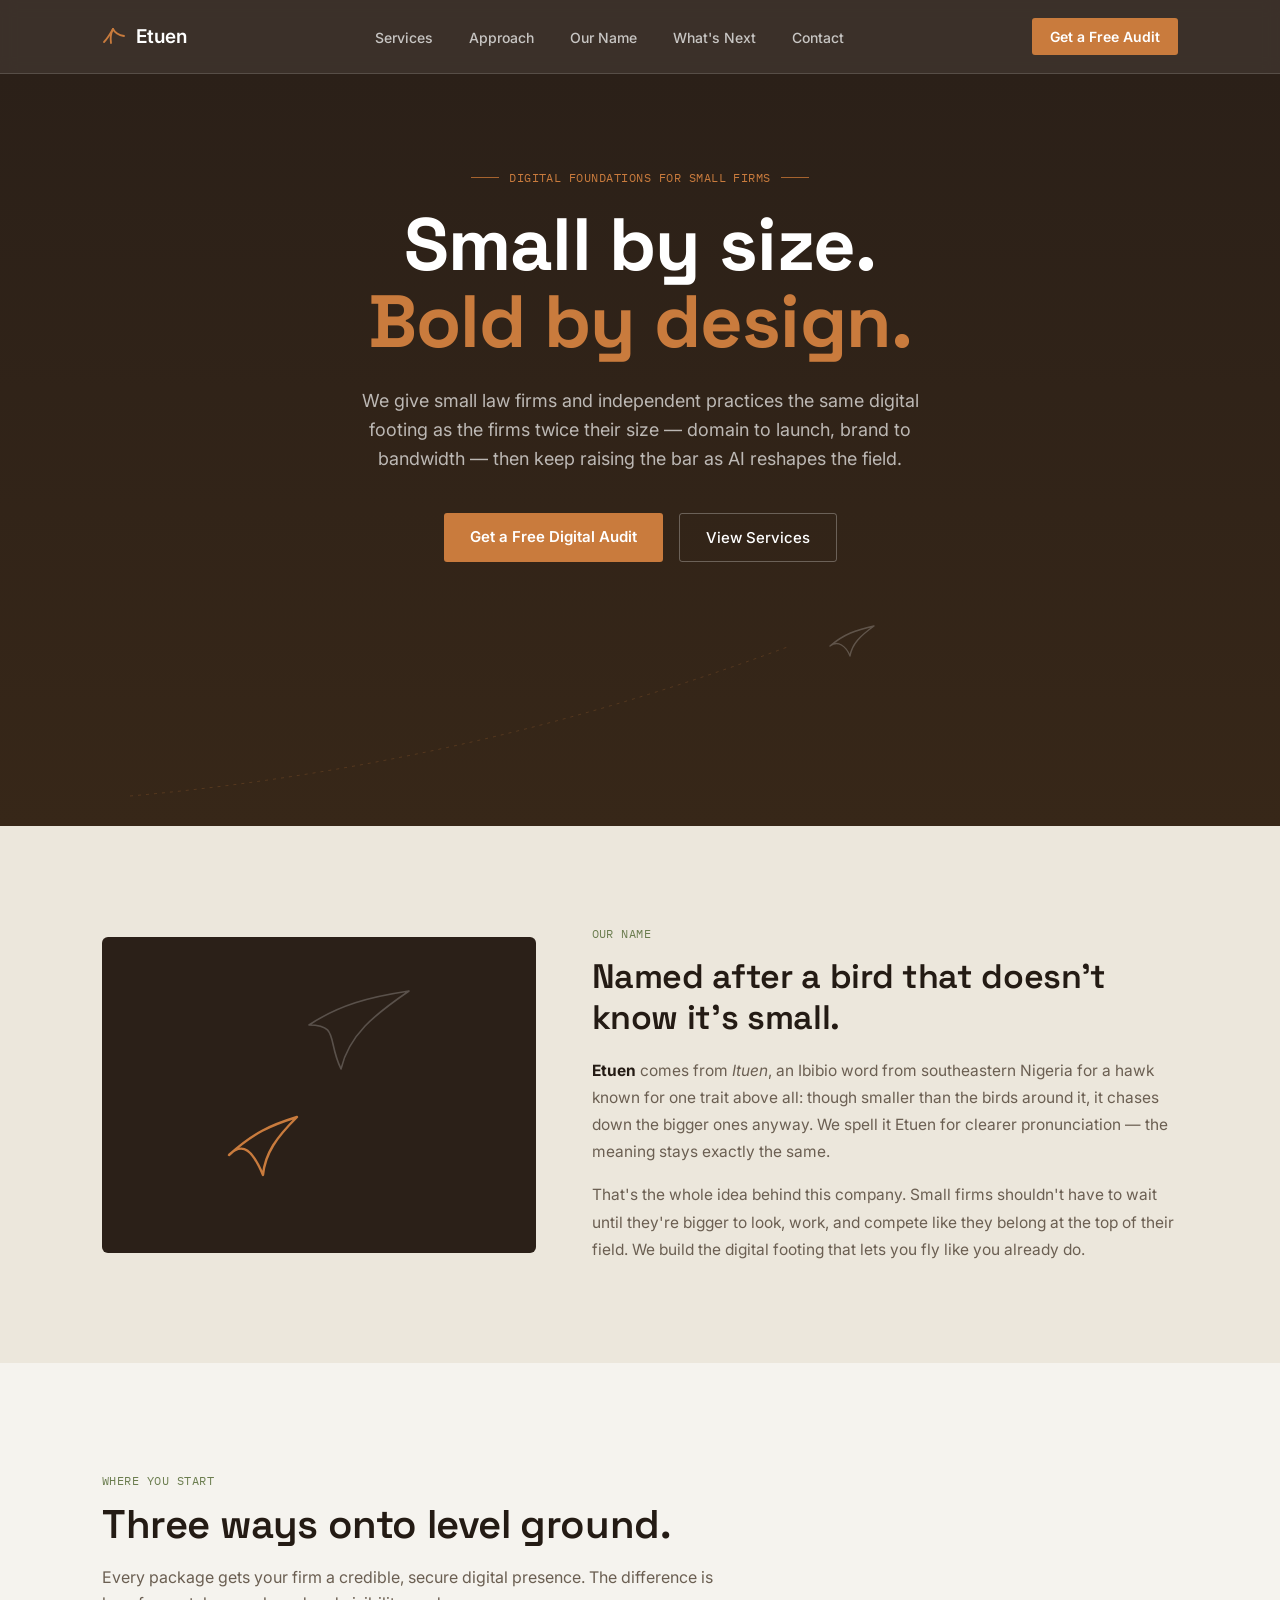
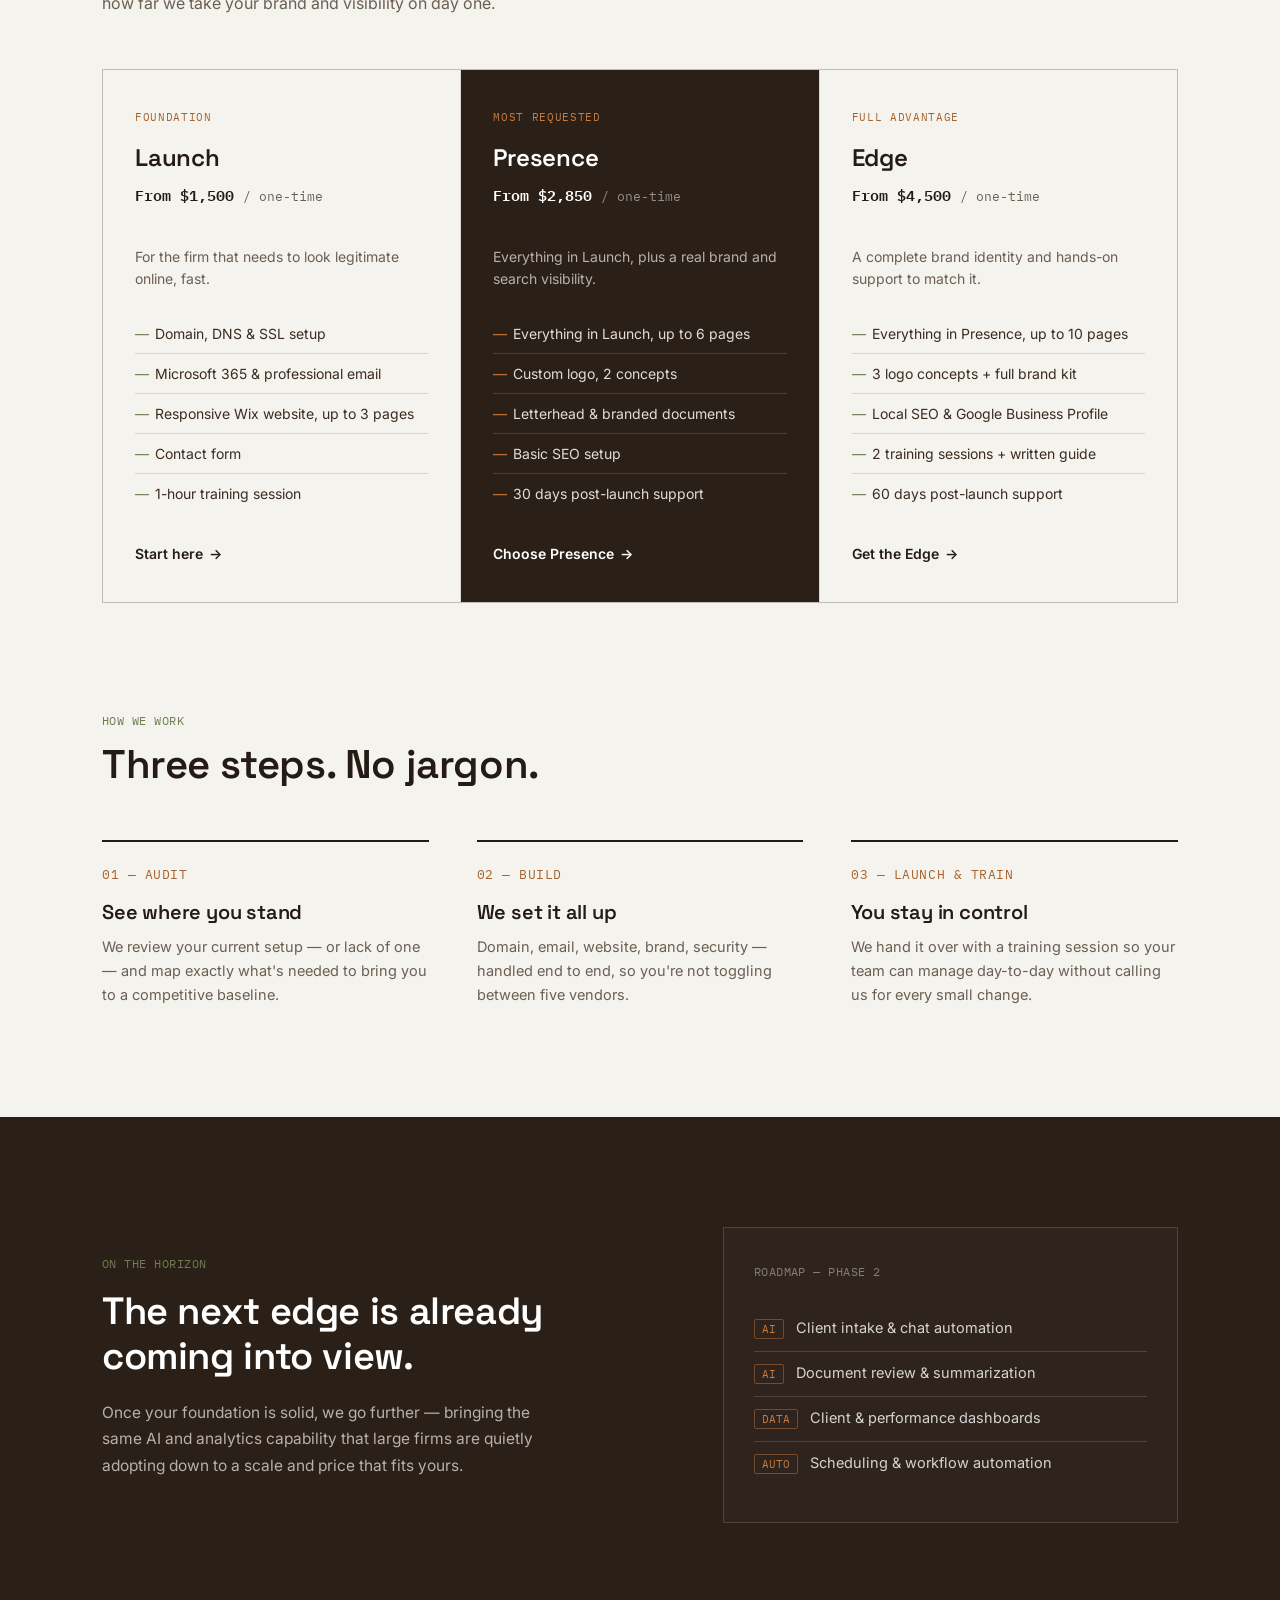
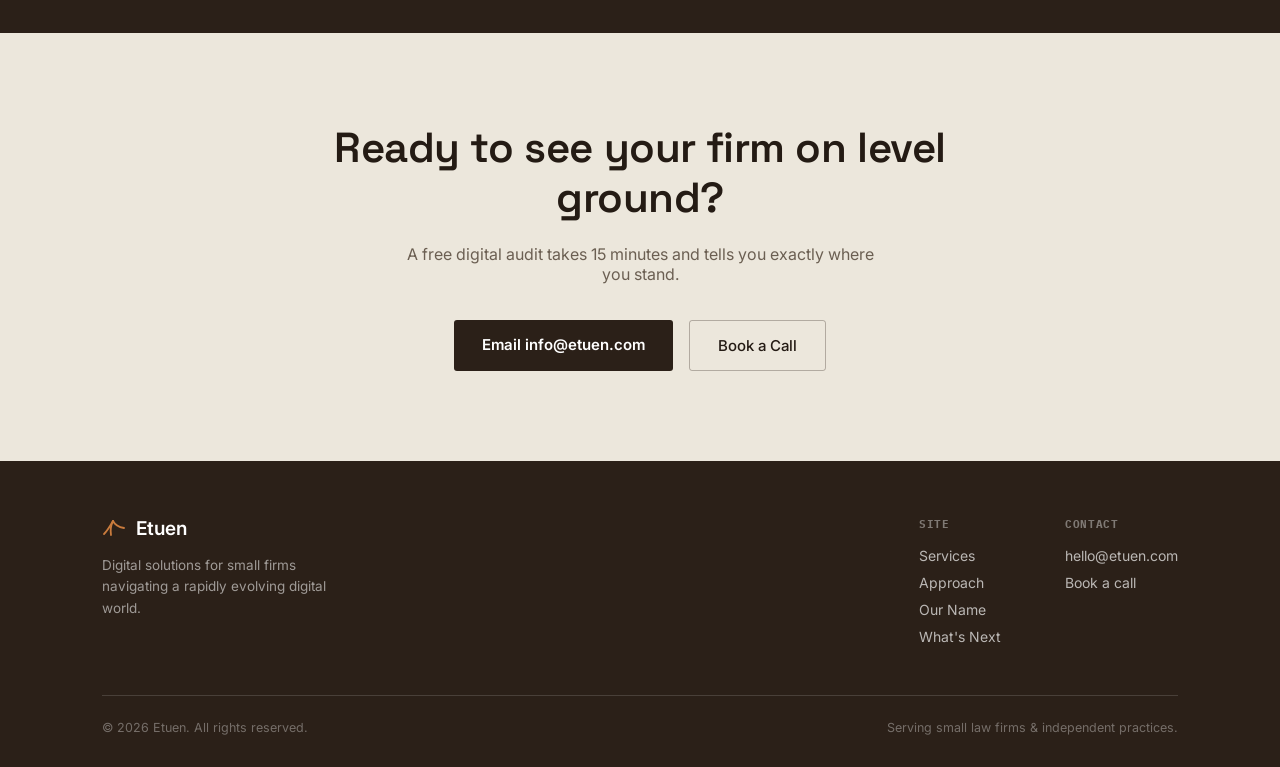
==== index.html.html @ eb0f7266 "Feat: init website build" ====
<!DOCTYPE html>
<html lang="en">
<head>
<meta charset="UTF-8">
<meta name="viewport" content="width=device-width, initial-scale=1.0">
<title>Etuen — Small by size. Bold by design.</title>
<link rel="preconnect" href="https://fonts.googleapis.com">
<link rel="preconnect" href="https://fonts.gstatic.com" crossorigin>
<link href="https://fonts.googleapis.com/css2?family=Space+Grotesk:wght@400;500;600;700&family=Inter:wght@400;500;600&family=IBM+Plex+Mono:wght@400;500&display=swap" rel="stylesheet">
<style>
  :root{
    --ink: #2B2018;
    --ink-2: #372718;
    --paper: #F5F3EE;
    --paper-2: #ECE7DC;
    --text-dark: #241B14;
    --text-mid: #6B5F52;
    --amber: #C97B3D;
    --amber-dim: #A6632E;
    --moss: #6B7D4F;
    --line: rgba(255,255,255,0.14);
    --line-dark: rgba(43,32,24,0.14);
  }

  *{box-sizing:border-box;}
  html{scroll-behavior:smooth;}
  body{
    margin:0;
    background:var(--paper);
    color:var(--text-dark);
    font-family:'Inter', sans-serif;
    -webkit-font-smoothing:antialiased;
  }
  h1,h2,h3,.display{
    font-family:'Space Grotesk', sans-serif;
    margin:0;
    letter-spacing:-0.01em;
  }
  .mono{
    font-family:'IBM Plex Mono', monospace;
    letter-spacing:0.04em;
    text-transform:uppercase;
  }
  a{color:inherit;}
  img,svg{display:block;max-width:100%;}
  section{position:relative;}
  .wrap{
    max-width:1140px;
    margin:0 auto;
    padding:0 32px;
  }
  @media (max-width:640px){ .wrap{padding:0 20px;} }

  /* ---------- NAV ---------- */
  header{
    position:sticky; top:0; z-index:50;
    background:rgba(43,32,24,0.92);
    backdrop-filter:blur(8px);
    border-bottom:1px solid var(--line);
  }
  .nav{
    display:flex; align-items:center; justify-content:space-between;
    padding:18px 32px;
    max-width:1140px; margin:0 auto;
  }
  .logo{
    display:flex; align-items:center; gap:10px;
    color:#fff; font-size:19px; font-weight:600;
  }
  .logo-mark{
    width:24px; height:24px; position:relative; flex-shrink:0;
  }
  .logo-mark svg{width:100%;height:100%;}
  .nav-links{
    display:flex; align-items:center; gap:36px;
    list-style:none; margin:0; padding:0;
  }
  .nav-links a{
    color:rgba(255,255,255,0.72);
    text-decoration:none;
    font-size:14px;
    font-weight:500;
    transition:color .2s ease;
  }
  .nav-links a:hover{color:#fff;}
  .nav-cta{
    background:var(--amber);
    color:#fff;
    padding:10px 18px;
    border-radius:3px;
    font-size:14px;
    font-weight:600;
    text-decoration:none;
    white-space:nowrap;
    transition:background .2s ease, transform .2s ease;
  }
  .nav-cta:hover{background:#d68f52; transform:translateY(-1px);}

  @media (max-width:860px){
    .nav-links{display:none;}
  }

  /* ---------- HERO ---------- */
  .hero{
    background:linear-gradient(180deg, var(--ink) 0%, var(--ink-2) 100%);
    color:#fff;
    padding:96px 0 0;
    overflow:hidden;
  }
  .hero-inner{
    max-width:1140px; margin:0 auto; padding:0 32px;
    display:flex; flex-direction:column; align-items:center;
    text-align:center;
  }
  .eyebrow{
    font-size:12px;
    color:var(--amber);
    margin-bottom:22px;
    display:flex; align-items:center; gap:10px;
  }
  .eyebrow::before, .eyebrow::after{
    content:"";
    width:28px; height:1px;
    background:var(--amber-dim);
  }
  .hero h1{
    font-size:clamp(40px, 7vw, 74px);
    font-weight:700;
    line-height:1.04;
    max-width:820px;
  }
  .hero h1 em{
    font-style:normal;
    color:var(--amber);
  }
  .hero-sub{
    margin:26px 0 40px;
    max-width:560px;
    font-size:18px;
    line-height:1.6;
    color:rgba(255,255,255,0.68);
  }
  .hero-ctas{
    display:flex; gap:16px; flex-wrap:wrap; justify-content:center;
    margin-bottom:20px;
  }
  .btn-primary{
    background:var(--amber);
    color:#fff;
    padding:14px 26px;
    border-radius:3px;
    text-decoration:none;
    font-weight:600;
    font-size:15px;
    transition:background .2s ease, transform .2s ease;
  }
  .btn-primary:hover{background:#d68f52; transform:translateY(-1px);}
  .btn-ghost{
    border:1px solid rgba(255,255,255,0.28);
    color:#fff;
    padding:14px 26px;
    border-radius:3px;
    text-decoration:none;
    font-weight:500;
    font-size:15px;
    transition:border-color .2s ease, background .2s ease;
  }
  .btn-ghost:hover{border-color:#fff; background:rgba(255,255,255,0.06);}

  /* Flight scene */
  .flight-scene{
    position:relative;
    width:100%;
    height:220px;
    margin-top:24px;
  }
  .flight-scene svg{width:100%; height:100%; display:block;}
  .big-bird{
    opacity:0;
    animation:fadeIn 1.2s ease forwards .4s;
  }
  .big-bird path{
    fill:none;
    stroke:rgba(255,255,255,0.22);
    stroke-width:1.4;
    stroke-linecap:round;
    stroke-linejoin:round;
  }
  .small-bird{
    opacity:0;
    animation:flyPast 2.6s cubic-bezier(.3,.6,.25,1) forwards 1s;
  }
  .small-bird path{
    fill:none;
    stroke:var(--amber);
    stroke-width:2;
    stroke-linecap:round;
    stroke-linejoin:round;
  }
  .flight-path{
    stroke:rgba(201,123,61,0.22);
    stroke-width:1;
    stroke-dasharray:3 5;
    fill:none;
    opacity:0;
    animation:fadeIn 1s ease forwards 1s;
  }
  @keyframes fadeIn{ to{ opacity:1; } }
  @keyframes flyPast{
    0%{ opacity:0; transform:translate(0px, 40px) scale(0.85) rotate(-6deg); }
    12%{ opacity:1; }
    100%{ opacity:1; transform:translate(660px, -78px) scale(1.05) rotate(4deg); }
  }
  @media (prefers-reduced-motion: reduce){
    .big-bird, .small-bird, .flight-path{ animation:none !important; opacity:1; }
    .small-bird{ transform:translate(660px, -78px) scale(1.05) rotate(4deg); }
  }

  /* ---------- SECTION HEADERS ---------- */
  .section-head{
    max-width:640px;
    margin-bottom:52px;
  }
  .section-head .mono{
    font-size:12px; color:var(--moss); margin-bottom:14px; display:block;
  }
  .section-head h2{
    font-size:clamp(28px,4vw,40px);
    font-weight:600;
    line-height:1.15;
    color:var(--text-dark);
  }
  .section-head p{
    margin-top:16px;
    font-size:16px;
    color:var(--text-mid);
    line-height:1.65;
  }

  /* ---------- OUR NAME ---------- */
  .our-name{
    padding:100px 0;
    background:var(--paper-2);
  }
  .name-grid{
    display:grid;
    grid-template-columns:0.85fr 1.15fr;
    gap:56px;
    align-items:center;
  }
  @media (max-width:860px){ .name-grid{grid-template-columns:1fr;} }
  .name-visual{
    background:var(--ink);
    border-radius:6px;
    padding:48px 32px;
    display:flex;
    align-items:center;
    justify-content:center;
    min-height:220px;
  }
  .name-visual svg{ width:100%; max-width:220px; height:auto; }
  .name-visual .flight-mark path{
    fill:none; stroke-linecap:round; stroke-linejoin:round;
  }
  .name-visual .flight-mark .big{ stroke:rgba(255,255,255,0.22); stroke-width:1.6; }
  .name-visual .flight-mark .small{ stroke:var(--amber); stroke-width:2.4; }
  .name-copy .mono{ color:var(--moss); font-size:12px; margin-bottom:16px; display:block; }
  .name-copy h2{ font-size:clamp(26px,3.4vw,34px); font-weight:600; margin-bottom:18px; line-height:1.2; }
  .name-copy p{ color:var(--text-mid); font-size:15.5px; line-height:1.75; margin:0 0 16px; }
  .name-copy p:last-child{ margin-bottom:0; }
  .name-copy strong{ color:var(--text-dark); }

  /* ---------- SERVICES ---------- */
  .services{ padding:110px 0; }
  .service-grid{
    display:grid;
    grid-template-columns:repeat(3, 1fr);
    gap:1px;
    background:var(--line-dark);
    border:1px solid var(--line-dark);
  }
  @media (max-width:860px){ .service-grid{grid-template-columns:1fr;} }
  .service-card{
    background:var(--paper);
    padding:40px 32px;
    display:flex; flex-direction:column;
    position:relative;
  }
  .service-card.featured{ background:var(--ink); color:#fff; }
  .service-card.featured .service-price,
  .service-card.featured h3{ color:#fff; }
  .service-card.featured .service-desc{ color:rgba(255,255,255,0.65); }
  .service-card.featured .service-list li{ color:rgba(255,255,255,0.85); border-color:rgba(255,255,255,0.14); }
  .service-card.featured .service-list li::before{ color:var(--amber); }
  .service-tag{
    font-family:'IBM Plex Mono', monospace;
    font-size:11px;
    letter-spacing:0.06em;
    text-transform:uppercase;
    color:var(--amber-dim);
    margin-bottom:18px;
  }
  .service-card.featured .service-tag{ color:var(--amber); }
  .service-card h3{
    font-size:24px; font-weight:600; margin-bottom:10px;
  }
  .service-desc{
    font-size:14px; color:var(--text-mid); line-height:1.6; margin-bottom:24px;
  }
  .service-price{
    font-size:15px; font-weight:600; margin-bottom:24px;
    font-family:'IBM Plex Mono', monospace;
  }
  .service-price span{ color:var(--text-mid); font-weight:400; font-size:13px; }
  .service-card.featured .service-price span{ color:rgba(255,255,255,0.5); }
  .service-list{ list-style:none; margin:0 0 32px; padding:0; flex-grow:1; }
  .service-list li{
    font-size:14px;
    padding:11px 0;
    border-top:1px solid var(--line-dark);
    padding-left:20px;
    position:relative;
    color:#3A2C1F;
  }
  .service-list li:first-child{ border-top:none; }
  .service-list li::before{
    content:"—";
    position:absolute; left:0; top:11px;
    color:var(--moss);
  }
  .service-link{
    font-size:14px; font-weight:600; text-decoration:none;
    display:inline-flex; align-items:center; gap:6px;
    color:var(--text-dark);
  }
  .service-card.featured .service-link{ color:#fff; }
  .service-link .arrow{ transition:transform .2s ease; }
  .service-link:hover .arrow{ transform:translateX(4px); }

  /* ---------- APPROACH ---------- */
  .approach{ padding:0 0 110px; }
  .approach-grid{
    display:grid;
    grid-template-columns:repeat(3,1fr);
    gap:48px;
  }
  @media (max-width:860px){ .approach-grid{grid-template-columns:1fr; gap:40px;} }
  .step{
    padding-top:24px;
    border-top:2px solid var(--text-dark);
  }
  .step-num{
    font-family:'IBM Plex Mono', monospace;
    font-size:13px;
    color:var(--amber-dim);
    margin-bottom:16px;
    display:block;
  }
  .step h3{ font-size:20px; font-weight:600; margin-bottom:10px; }
  .step p{ font-size:14.5px; color:var(--text-mid); line-height:1.65; margin:0; }

  /* ---------- NEXT HORIZON (AI teaser) ---------- */
  .next-horizon{
    background:var(--ink);
    color:#fff;
    padding:110px 0;
    overflow:hidden;
  }
  .nh-grid{
    display:grid;
    grid-template-columns:1.1fr 0.9fr;
    gap:64px;
    align-items:center;
  }
  @media (max-width:860px){ .nh-grid{grid-template-columns:1fr;} }
  .next-horizon .mono{ color:var(--moss); font-size:12px; margin-bottom:18px; display:block; }
  .next-horizon h2{
    font-size:clamp(26px,3.6vw,38px);
    font-weight:600;
    line-height:1.2;
    margin-bottom:20px;
  }
  .next-horizon p{
    color:rgba(255,255,255,0.65);
    font-size:15.5px;
    line-height:1.7;
    max-width:460px;
  }
  .nh-list{ list-style:none; margin:28px 0 0; padding:0; }
  .nh-list li{
    font-size:14.5px;
    color:rgba(255,255,255,0.8);
    padding:12px 0;
    border-top:1px solid var(--line);
    display:flex; gap:12px; align-items:baseline;
  }
  .nh-list li:first-child{ border-top:none; }
  .nh-list .tag{
    font-family:'IBM Plex Mono', monospace;
    font-size:10.5px;
    color:var(--amber);
    border:1px solid rgba(201,123,61,0.45);
    padding:2px 7px;
    border-radius:2px;
    flex-shrink:0;
  }
  .nh-panel{
    border:1px solid var(--line);
    padding:36px 30px;
    background:rgba(255,255,255,0.02);
  }
  .nh-panel .mono{ color:rgba(255,255,255,0.4); margin-bottom:22px;}

  /* ---------- CONTACT / CTA ---------- */
  .cta-band{
    background:var(--paper-2);
    padding:90px 0;
    text-align:center;
  }
  .cta-band h2{
    font-size:clamp(28px,4vw,42px);
    font-weight:600;
    max-width:640px;
    margin:0 auto 20px;
    line-height:1.2;
  }
  .cta-band p{
    color:var(--text-mid);
    font-size:16px;
    max-width:480px;
    margin:0 auto 36px;
  }
  .cta-btns{ display:flex; gap:16px; justify-content:center; flex-wrap:wrap; }
  .btn-dark{
    background:var(--ink);
    color:#fff;
    padding:15px 28px;
    border-radius:3px;
    text-decoration:none;
    font-weight:600;
    font-size:15px;
    transition:background .2s ease, transform .2s ease;
  }
  .btn-dark:hover{ background:#40301f; transform:translateY(-1px); }
  .btn-outline{
    border:1px solid rgba(43,32,24,0.3);
    color:var(--text-dark);
    padding:15px 28px;
    border-radius:3px;
    text-decoration:none;
    font-weight:500;
    font-size:15px;
  }
  .btn-outline:hover{ border-color:var(--text-dark); }

  /* ---------- FOOTER ---------- */
  footer{
    background:var(--ink);
    color:rgba(255,255,255,0.55);
    padding:56px 0 32px;
  }
  .footer-top{
    display:flex; justify-content:space-between; align-items:flex-start;
    flex-wrap:wrap; gap:32px;
    padding-bottom:40px;
    border-bottom:1px solid var(--line);
    margin-bottom:24px;
  }
  .footer-brand .logo{ margin-bottom:14px; }
  .footer-brand p{ font-size:13.5px; max-width:260px; line-height:1.6; margin:0; }
  .footer-cols{ display:flex; gap:64px; flex-wrap:wrap; }
  .footer-col h4{
    font-family:'IBM Plex Mono', monospace;
    font-size:11px; letter-spacing:0.06em; text-transform:uppercase;
    color:rgba(255,255,255,0.4); margin:0 0 16px;
  }
  .footer-col a{
    display:block; font-size:14px; color:rgba(255,255,255,0.68);
    text-decoration:none; margin-bottom:10px;
  }
  .footer-col a:hover{ color:#fff; }
  .footer-bottom{
    display:flex; justify-content:space-between; flex-wrap:wrap; gap:12px;
    font-size:12.5px; color:rgba(255,255,255,0.35);
  }
</style>
</head>
<body>

<header>
  <nav class="nav">
    <div class="logo">
      <span class="logo-mark">
        <svg viewBox="0 0 24 24" fill="none">
          <path d="M2 17 C6 13, 8 9, 11 4" stroke="#C97B3D" stroke-width="1.8" stroke-linecap="round"/>
          <path d="M11 4 C13 8, 16 10, 22 11" stroke="#C97B3D" stroke-width="1.8" stroke-linecap="round"/>
          <path d="M11 4 C9 8, 8 12, 9 18" stroke="#C97B3D" stroke-width="1.8" stroke-linecap="round"/>
        </svg>
      </span>
      Etuen
    </div>
    <ul class="nav-links">
      <li><a href="#services">Services</a></li>
      <li><a href="#approach">Approach</a></li>
      <li><a href="#name">Our Name</a></li>
      <li><a href="#horizon">What's Next</a></li>
      <li><a href="#contact">Contact</a></li>
    </ul>
    <a href="#contact" class="nav-cta">Get a Free Audit</a>
  </nav>
</header>

<section class="hero">
  <div class="hero-inner">
    <div class="eyebrow mono">Digital Foundations for Small Firms</div>
    <h1>Small by size.<br><em>Bold by design.</em></h1>
    <p class="hero-sub">
      We give small law firms and independent practices the same digital
      footing as the firms twice their size — domain to launch, brand to bandwidth —
      then keep raising the bar as AI reshapes the field.
    </p>
    <div class="hero-ctas">
      <a href="#contact" class="btn-primary">Get a Free Digital Audit</a>
      <a href="#services" class="btn-ghost">View Services</a>
    </div>
  </div>
  <div class="flight-scene">
    <svg viewBox="0 0 1140 220" preserveAspectRatio="xMidYMid meet">
      <path class="flight-path" d="M 60 190 Q 400 160 720 40" />
      <g class="big-bird" transform="translate(760, 20)">
        <path d="M0 20 C 14 8, 26 4, 44 0 C 30 10, 22 18, 20 30 C 16 20, 8 14, 0 20 Z" />
      </g>
      <g class="small-bird" transform="translate(40, 150)">
        <path d="M0 10 C 8 3, 15 1, 24 0 C 16 6, 11 11, 10 18 C 8 11, 4 8, 0 10 Z" />
      </g>
    </svg>
  </div>
</section>

<section class="our-name" id="name">
  <div class="wrap">
    <div class="name-grid">
      <div class="name-visual">
        <svg class="flight-mark" viewBox="0 0 220 220">
          <path class="big" d="M100 40 C 130 20, 160 12, 200 6 C 165 30, 140 50, 132 84 C 118 55, 130 40, 100 40 Z" />
          <path class="small" d="M20 170 C 44 148, 62 140, 88 132 C 68 152, 56 168, 54 190 C 44 166, 34 156, 20 170 Z" />
        </svg>
      </div>
      <div class="name-copy">
        <span class="mono">Our Name</span>
        <h2>Named after a bird that doesn't know it's small.</h2>
        <p>
          <strong>Etuen</strong> comes from <em>Ituen</em>, an Ibibio word from southeastern
          Nigeria for a hawk known for one trait above all: though smaller than the birds
          around it, it chases down the bigger ones anyway. We spell it Etuen for clearer
          pronunciation — the meaning stays exactly the same.
        </p>
        <p>
          That's the whole idea behind this company. Small firms shouldn't have to
          wait until they're bigger to look, work, and compete like they belong at
          the top of their field. We build the digital footing that lets you fly
          like you already do.
        </p>
      </div>
    </div>
  </div>
</section>

<section class="services" id="services">
  <div class="wrap">
    <div class="section-head">
      <span class="mono">Where You Start</span>
      <h2>Three ways onto level ground.</h2>
      <p>Every package gets your firm a credible, secure digital presence.
         The difference is how far we take your brand and visibility on day one.</p>
    </div>
    <div class="service-grid">

      <div class="service-card">
        <div class="service-tag">Foundation</div>
        <h3>Launch</h3>
        <div class="service-price">From $1,500 <span>/ one-time</span></div>
        <p class="service-desc">For the firm that needs to look legitimate online, fast.</p>
        <ul class="service-list">
          <li>Domain, DNS & SSL setup</li>
          <li>Microsoft 365 & professional email</li>
          <li>Responsive Wix website, up to 3 pages</li>
          <li>Contact form</li>
          <li>1-hour training session</li>
        </ul>
        <a href="#contact" class="service-link">Start here <span class="arrow">→</span></a>
      </div>

      <div class="service-card featured">
        <div class="service-tag">Most Requested</div>
        <h3>Presence</h3>
        <div class="service-price">From $2,850 <span>/ one-time</span></div>
        <p class="service-desc">Everything in Launch, plus a real brand and search visibility.</p>
        <ul class="service-list">
          <li>Everything in Launch, up to 6 pages</li>
          <li>Custom logo, 2 concepts</li>
          <li>Letterhead & branded documents</li>
          <li>Basic SEO setup</li>
          <li>30 days post-launch support</li>
        </ul>
        <a href="#contact" class="service-link">Choose Presence <span class="arrow">→</span></a>
      </div>

      <div class="service-card">
        <div class="service-tag">Full Advantage</div>
        <h3>Edge</h3>
        <div class="service-price">From $4,500 <span>/ one-time</span></div>
        <p class="service-desc">A complete brand identity and hands-on support to match it.</p>
        <ul class="service-list">
          <li>Everything in Presence, up to 10 pages</li>
          <li>3 logo concepts + full brand kit</li>
          <li>Local SEO & Google Business Profile</li>
          <li>2 training sessions + written guide</li>
          <li>60 days post-launch support</li>
        </ul>
        <a href="#contact" class="service-link">Get the Edge <span class="arrow">→</span></a>
      </div>

    </div>
  </div>
</section>

<section class="approach" id="approach">
  <div class="wrap">
    <div class="section-head">
      <span class="mono">How We Work</span>
      <h2>Three steps. No jargon.</h2>
    </div>
    <div class="approach-grid">
      <div class="step">
        <span class="step-num mono">01 — Audit</span>
        <h3>See where you stand</h3>
        <p>We review your current setup — or lack of one — and map exactly what's needed to bring you to a competitive baseline.</p>
      </div>
      <div class="step">
        <span class="step-num mono">02 — Build</span>
        <h3>We set it all up</h3>
        <p>Domain, email, website, brand, security — handled end to end, so you're not toggling between five vendors.</p>
      </div>
      <div class="step">
        <span class="step-num mono">03 — Launch & Train</span>
        <h3>You stay in control</h3>
        <p>We hand it over with a training session so your team can manage day-to-day without calling us for every small change.</p>
      </div>
    </div>
  </div>
</section>

<section class="next-horizon" id="horizon">
  <div class="wrap">
    <div class="nh-grid">
      <div>
        <span class="mono">On The Horizon</span>
        <h2>The next edge is already coming into view.</h2>
        <p>Once your foundation is solid, we go further — bringing the same
           AI and analytics capability that large firms are quietly adopting
           down to a scale and price that fits yours.</p>
      </div>
      <div class="nh-panel">
        <span class="mono">Roadmap — Phase 2</span>
        <ul class="nh-list">
          <li><span class="tag">AI</span> Client intake & chat automation</li>
          <li><span class="tag">AI</span> Document review & summarization</li>
          <li><span class="tag">DATA</span> Client & performance dashboards</li>
          <li><span class="tag">AUTO</span> Scheduling & workflow automation</li>
        </ul>
      </div>
    </div>
  </div>
</section>

<section class="cta-band" id="contact">
  <div class="wrap">
    <h2>Ready to see your firm on level ground?</h2>
    <p>A free digital audit takes 15 minutes and tells you exactly where you stand.</p>
    <div class="cta-btns">
      <a href="mailto:info@etuen.com" class="btn-dark">Email info@etuen.com</a>
      <a href="#" class="btn-outline">Book a Call</a>
    </div>
  </div>
</section>

<footer>
  <div class="wrap">
    <div class="footer-top">
      <div class="footer-brand">
        <div class="logo">
          <span class="logo-mark">
            <svg viewBox="0 0 24 24" fill="none">
              <path d="M2 17 C6 13, 8 9, 11 4" stroke="#C97B3D" stroke-width="1.8" stroke-linecap="round"/>
              <path d="M11 4 C13 8, 16 10, 22 11" stroke="#C97B3D" stroke-width="1.8" stroke-linecap="round"/>
              <path d="M11 4 C9 8, 8 12, 9 18" stroke="#C97B3D" stroke-width="1.8" stroke-linecap="round"/>
            </svg>
          </span>
          Etuen
        </div>
        <p>Digital solutions for small firms navigating a rapidly evolving digital world.</p>
      </div>
      <div class="footer-cols">
        <div class="footer-col">
          <h4>Site</h4>
          <a href="#services">Services</a>
          <a href="#approach">Approach</a>
          <a href="#name">Our Name</a>
          <a href="#horizon">What's Next</a>
        </div>
        <div class="footer-col">
          <h4>Contact</h4>
          <a href="mailto:hello@etuen.com">hello@etuen.com</a>
          <a href="#contact">Book a call</a>
        </div>
      </div>
    </div>
    <div class="footer-bottom">
      <span>© 2026 Etuen. All rights reserved.</span>
      <span>Serving small law firms & independent practices.</span>
    </div>
  </div>
</footer>

</body>
</html>
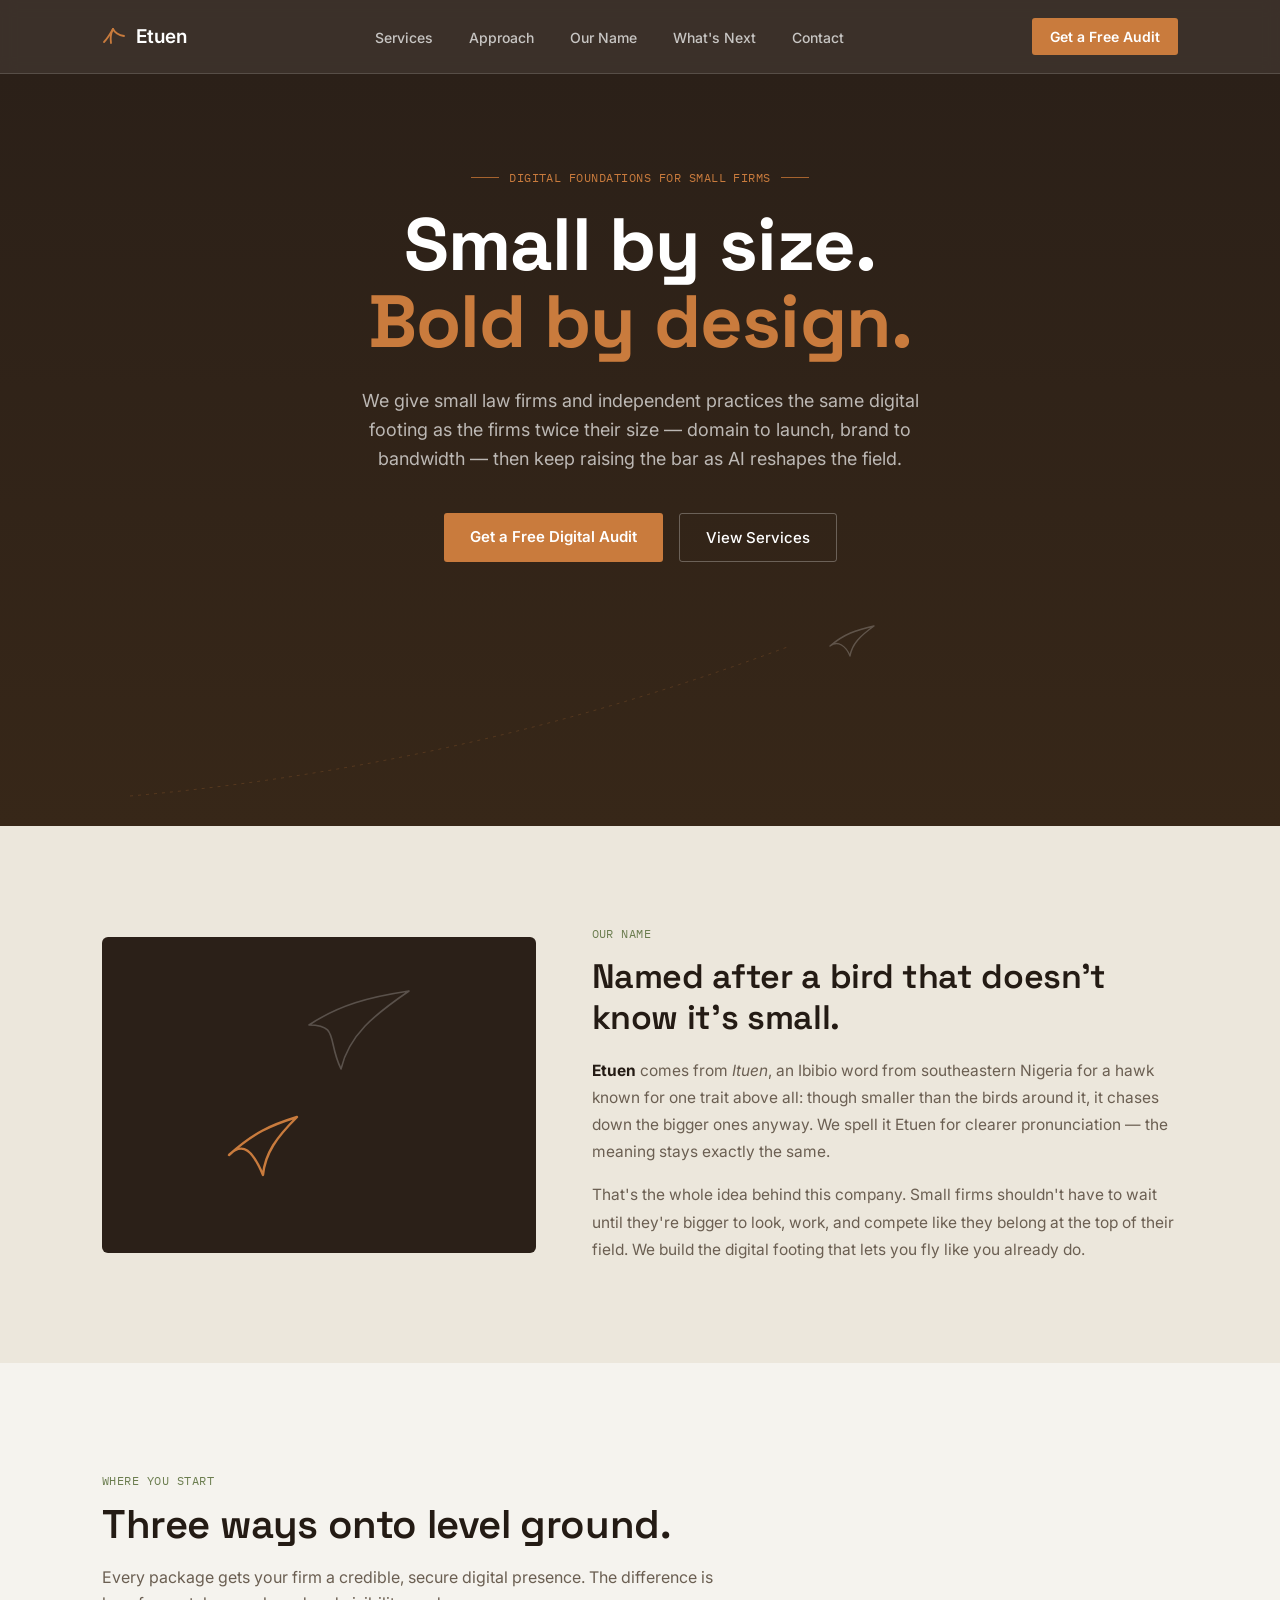
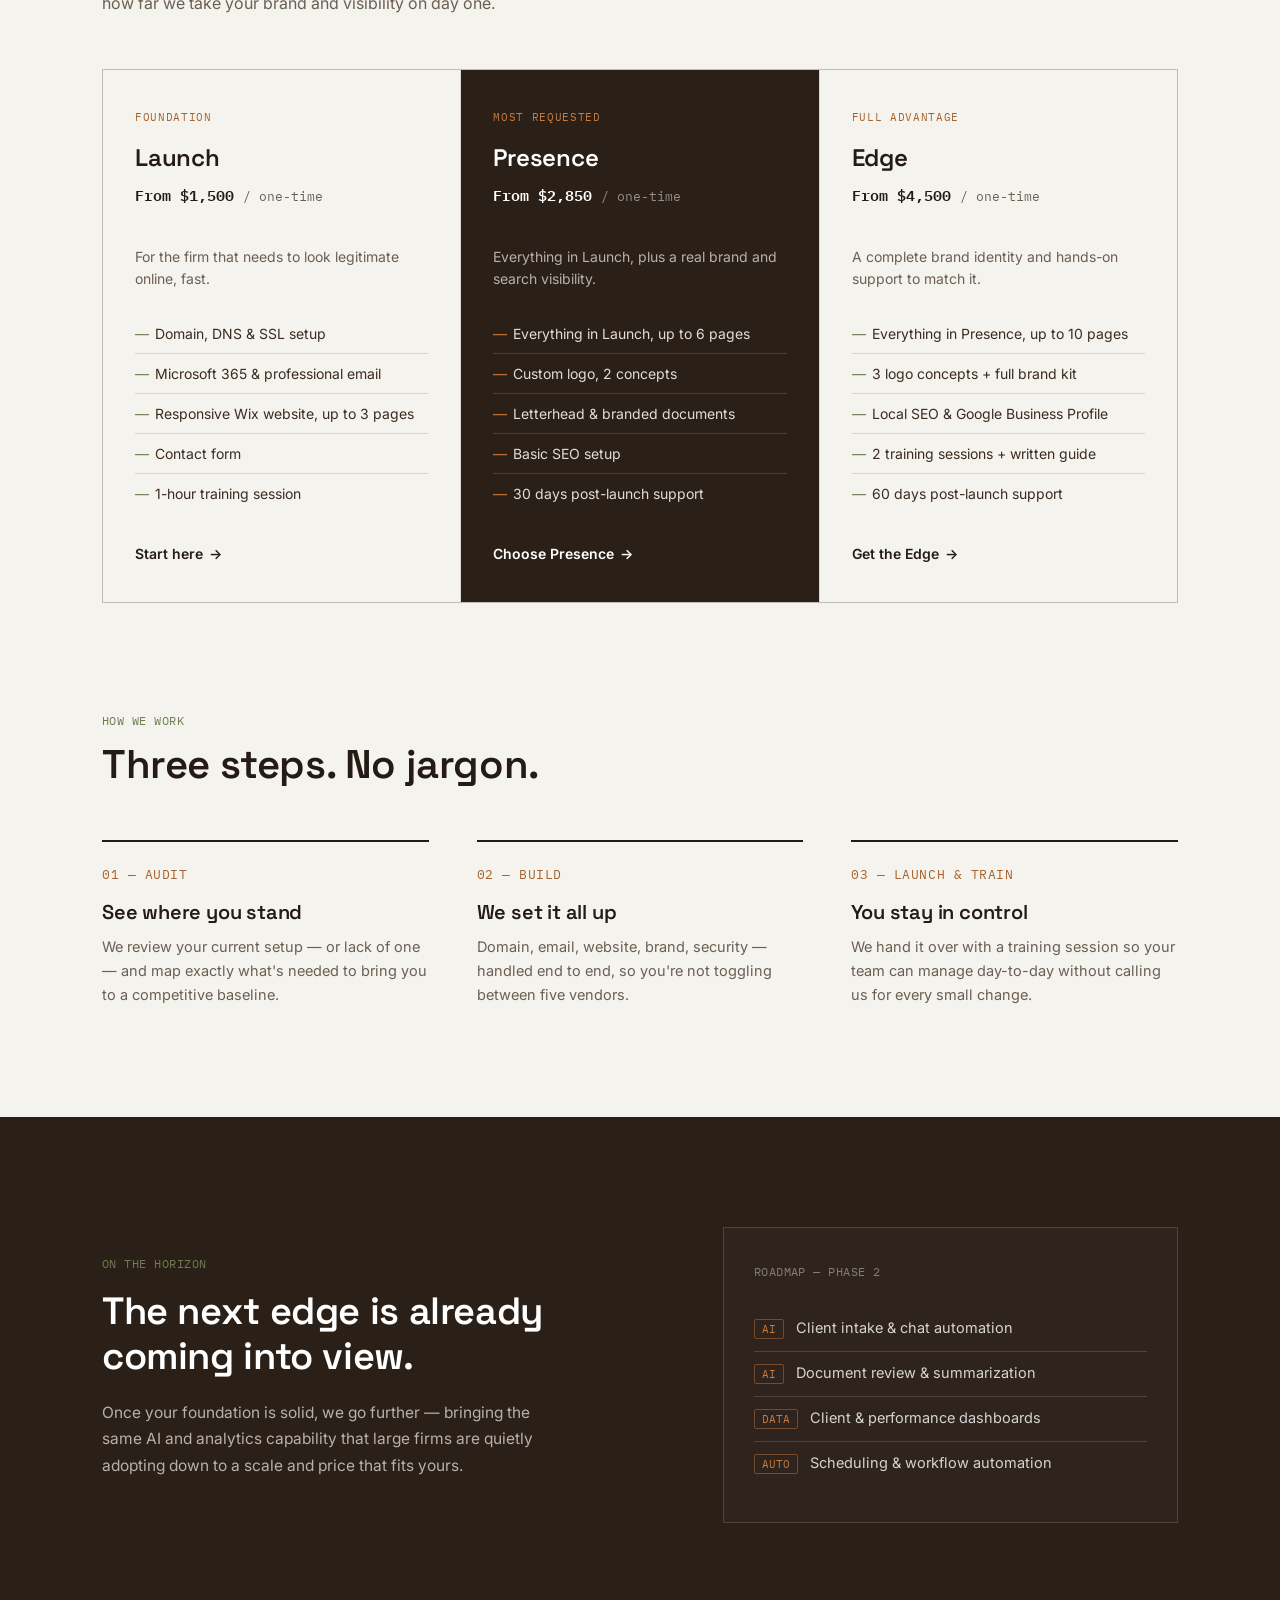
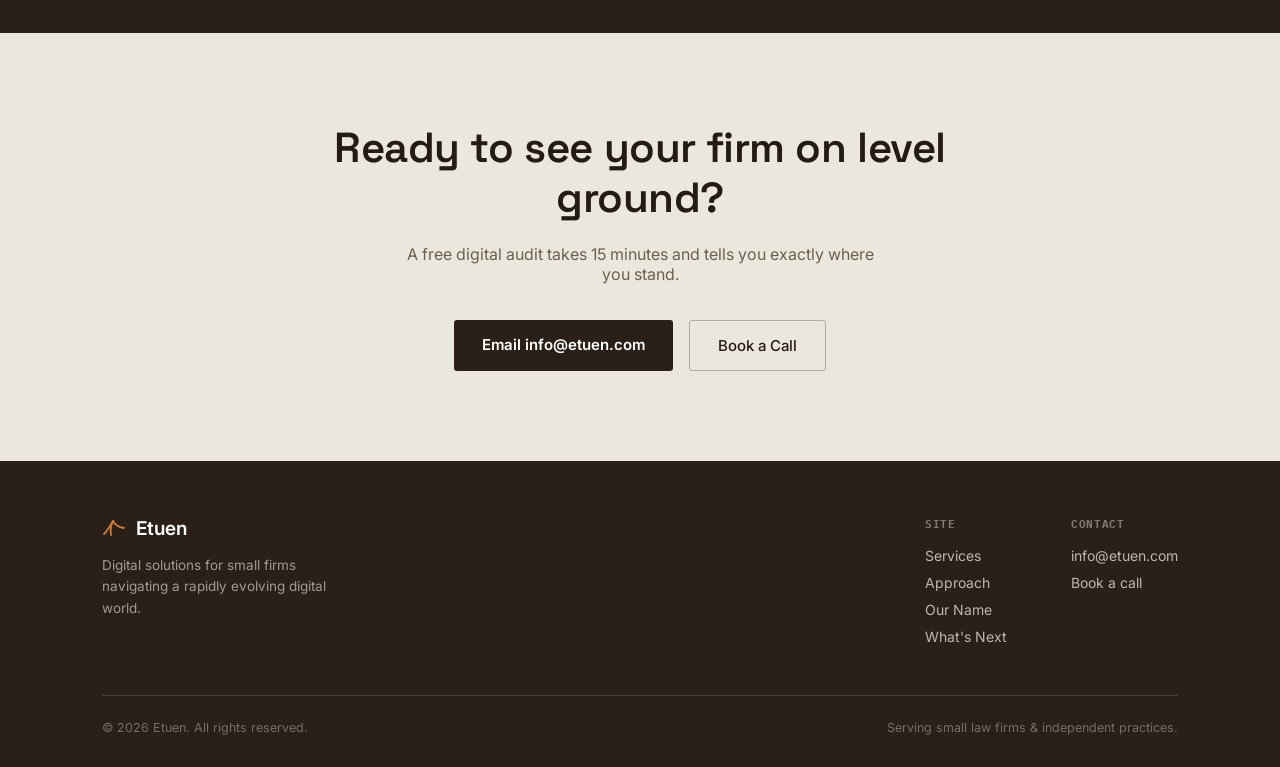
==== commit e30703e4: "update email address" ====
--- a/index.html.html
+++ b/index.html.html
@@ -4,486 +4,10 @@
 <meta charset="UTF-8">
 <meta name="viewport" content="width=device-width, initial-scale=1.0">
 <title>Etuen — Small by size. Bold by design.</title>
+<link rel="stylesheet" href="style.css">
 <link rel="preconnect" href="https://fonts.googleapis.com">
 <link rel="preconnect" href="https://fonts.gstatic.com" crossorigin>
 <link href="https://fonts.googleapis.com/css2?family=Space+Grotesk:wght@400;500;600;700&family=Inter:wght@400;500;600&family=IBM+Plex+Mono:wght@400;500&display=swap" rel="stylesheet">
-<style>
-  :root{
-    --ink: #2B2018;
-    --ink-2: #372718;
-    --paper: #F5F3EE;
-    --paper-2: #ECE7DC;
-    --text-dark: #241B14;
-    --text-mid: #6B5F52;
-    --amber: #C97B3D;
-    --amber-dim: #A6632E;
-    --moss: #6B7D4F;
-    --line: rgba(255,255,255,0.14);
-    --line-dark: rgba(43,32,24,0.14);
-  }
-
-  *{box-sizing:border-box;}
-  html{scroll-behavior:smooth;}
-  body{
-    margin:0;
-    background:var(--paper);
-    color:var(--text-dark);
-    font-family:'Inter', sans-serif;
-    -webkit-font-smoothing:antialiased;
-  }
-  h1,h2,h3,.display{
-    font-family:'Space Grotesk', sans-serif;
-    margin:0;
-    letter-spacing:-0.01em;
-  }
-  .mono{
-    font-family:'IBM Plex Mono', monospace;
-    letter-spacing:0.04em;
-    text-transform:uppercase;
-  }
-  a{color:inherit;}
-  img,svg{display:block;max-width:100%;}
-  section{position:relative;}
-  .wrap{
-    max-width:1140px;
-    margin:0 auto;
-    padding:0 32px;
-  }
-  @media (max-width:640px){ .wrap{padding:0 20px;} }
-
-  /* ---------- NAV ---------- */
-  header{
-    position:sticky; top:0; z-index:50;
-    background:rgba(43,32,24,0.92);
-    backdrop-filter:blur(8px);
-    border-bottom:1px solid var(--line);
-  }
-  .nav{
-    display:flex; align-items:center; justify-content:space-between;
-    padding:18px 32px;
-    max-width:1140px; margin:0 auto;
-  }
-  .logo{
-    display:flex; align-items:center; gap:10px;
-    color:#fff; font-size:19px; font-weight:600;
-  }
-  .logo-mark{
-    width:24px; height:24px; position:relative; flex-shrink:0;
-  }
-  .logo-mark svg{width:100%;height:100%;}
-  .nav-links{
-    display:flex; align-items:center; gap:36px;
-    list-style:none; margin:0; padding:0;
-  }
-  .nav-links a{
-    color:rgba(255,255,255,0.72);
-    text-decoration:none;
-    font-size:14px;
-    font-weight:500;
-    transition:color .2s ease;
-  }
-  .nav-links a:hover{color:#fff;}
-  .nav-cta{
-    background:var(--amber);
-    color:#fff;
-    padding:10px 18px;
-    border-radius:3px;
-    font-size:14px;
-    font-weight:600;
-    text-decoration:none;
-    white-space:nowrap;
-    transition:background .2s ease, transform .2s ease;
-  }
-  .nav-cta:hover{background:#d68f52; transform:translateY(-1px);}
-
-  @media (max-width:860px){
-    .nav-links{display:none;}
-  }
-
-  /* ---------- HERO ---------- */
-  .hero{
-    background:linear-gradient(180deg, var(--ink) 0%, var(--ink-2) 100%);
-    color:#fff;
-    padding:96px 0 0;
-    overflow:hidden;
-  }
-  .hero-inner{
-    max-width:1140px; margin:0 auto; padding:0 32px;
-    display:flex; flex-direction:column; align-items:center;
-    text-align:center;
-  }
-  .eyebrow{
-    font-size:12px;
-    color:var(--amber);
-    margin-bottom:22px;
-    display:flex; align-items:center; gap:10px;
-  }
-  .eyebrow::before, .eyebrow::after{
-    content:"";
-    width:28px; height:1px;
-    background:var(--amber-dim);
-  }
-  .hero h1{
-    font-size:clamp(40px, 7vw, 74px);
-    font-weight:700;
-    line-height:1.04;
-    max-width:820px;
-  }
-  .hero h1 em{
-    font-style:normal;
-    color:var(--amber);
-  }
-  .hero-sub{
-    margin:26px 0 40px;
-    max-width:560px;
-    font-size:18px;
-    line-height:1.6;
-    color:rgba(255,255,255,0.68);
-  }
-  .hero-ctas{
-    display:flex; gap:16px; flex-wrap:wrap; justify-content:center;
-    margin-bottom:20px;
-  }
-  .btn-primary{
-    background:var(--amber);
-    color:#fff;
-    padding:14px 26px;
-    border-radius:3px;
-    text-decoration:none;
-    font-weight:600;
-    font-size:15px;
-    transition:background .2s ease, transform .2s ease;
-  }
-  .btn-primary:hover{background:#d68f52; transform:translateY(-1px);}
-  .btn-ghost{
-    border:1px solid rgba(255,255,255,0.28);
-    color:#fff;
-    padding:14px 26px;
-    border-radius:3px;
-    text-decoration:none;
-    font-weight:500;
-    font-size:15px;
-    transition:border-color .2s ease, background .2s ease;
-  }
-  .btn-ghost:hover{border-color:#fff; background:rgba(255,255,255,0.06);}
-
-  /* Flight scene */
-  .flight-scene{
-    position:relative;
-    width:100%;
-    height:220px;
-    margin-top:24px;
-  }
-  .flight-scene svg{width:100%; height:100%; display:block;}
-  .big-bird{
-    opacity:0;
-    animation:fadeIn 1.2s ease forwards .4s;
-  }
-  .big-bird path{
-    fill:none;
-    stroke:rgba(255,255,255,0.22);
-    stroke-width:1.4;
-    stroke-linecap:round;
-    stroke-linejoin:round;
-  }
-  .small-bird{
-    opacity:0;
-    animation:flyPast 2.6s cubic-bezier(.3,.6,.25,1) forwards 1s;
-  }
-  .small-bird path{
-    fill:none;
-    stroke:var(--amber);
-    stroke-width:2;
-    stroke-linecap:round;
-    stroke-linejoin:round;
-  }
-  .flight-path{
-    stroke:rgba(201,123,61,0.22);
-    stroke-width:1;
-    stroke-dasharray:3 5;
-    fill:none;
-    opacity:0;
-    animation:fadeIn 1s ease forwards 1s;
-  }
-  @keyframes fadeIn{ to{ opacity:1; } }
-  @keyframes flyPast{
-    0%{ opacity:0; transform:translate(0px, 40px) scale(0.85) rotate(-6deg); }
-    12%{ opacity:1; }
-    100%{ opacity:1; transform:translate(660px, -78px) scale(1.05) rotate(4deg); }
-  }
-  @media (prefers-reduced-motion: reduce){
-    .big-bird, .small-bird, .flight-path{ animation:none !important; opacity:1; }
-    .small-bird{ transform:translate(660px, -78px) scale(1.05) rotate(4deg); }
-  }
-
-  /* ---------- SECTION HEADERS ---------- */
-  .section-head{
-    max-width:640px;
-    margin-bottom:52px;
-  }
-  .section-head .mono{
-    font-size:12px; color:var(--moss); margin-bottom:14px; display:block;
-  }
-  .section-head h2{
-    font-size:clamp(28px,4vw,40px);
-    font-weight:600;
-    line-height:1.15;
-    color:var(--text-dark);
-  }
-  .section-head p{
-    margin-top:16px;
-    font-size:16px;
-    color:var(--text-mid);
-    line-height:1.65;
-  }
-
-  /* ---------- OUR NAME ---------- */
-  .our-name{
-    padding:100px 0;
-    background:var(--paper-2);
-  }
-  .name-grid{
-    display:grid;
-    grid-template-columns:0.85fr 1.15fr;
-    gap:56px;
-    align-items:center;
-  }
-  @media (max-width:860px){ .name-grid{grid-template-columns:1fr;} }
-  .name-visual{
-    background:var(--ink);
-    border-radius:6px;
-    padding:48px 32px;
-    display:flex;
-    align-items:center;
-    justify-content:center;
-    min-height:220px;
-  }
-  .name-visual svg{ width:100%; max-width:220px; height:auto; }
-  .name-visual .flight-mark path{
-    fill:none; stroke-linecap:round; stroke-linejoin:round;
-  }
-  .name-visual .flight-mark .big{ stroke:rgba(255,255,255,0.22); stroke-width:1.6; }
-  .name-visual .flight-mark .small{ stroke:var(--amber); stroke-width:2.4; }
-  .name-copy .mono{ color:var(--moss); font-size:12px; margin-bottom:16px; display:block; }
-  .name-copy h2{ font-size:clamp(26px,3.4vw,34px); font-weight:600; margin-bottom:18px; line-height:1.2; }
-  .name-copy p{ color:var(--text-mid); font-size:15.5px; line-height:1.75; margin:0 0 16px; }
-  .name-copy p:last-child{ margin-bottom:0; }
-  .name-copy strong{ color:var(--text-dark); }
-
-  /* ---------- SERVICES ---------- */
-  .services{ padding:110px 0; }
-  .service-grid{
-    display:grid;
-    grid-template-columns:repeat(3, 1fr);
-    gap:1px;
-    background:var(--line-dark);
-    border:1px solid var(--line-dark);
-  }
-  @media (max-width:860px){ .service-grid{grid-template-columns:1fr;} }
-  .service-card{
-    background:var(--paper);
-    padding:40px 32px;
-    display:flex; flex-direction:column;
-    position:relative;
-  }
-  .service-card.featured{ background:var(--ink); color:#fff; }
-  .service-card.featured .service-price,
-  .service-card.featured h3{ color:#fff; }
-  .service-card.featured .service-desc{ color:rgba(255,255,255,0.65); }
-  .service-card.featured .service-list li{ color:rgba(255,255,255,0.85); border-color:rgba(255,255,255,0.14); }
-  .service-card.featured .service-list li::before{ color:var(--amber); }
-  .service-tag{
-    font-family:'IBM Plex Mono', monospace;
-    font-size:11px;
-    letter-spacing:0.06em;
-    text-transform:uppercase;
-    color:var(--amber-dim);
-    margin-bottom:18px;
-  }
-  .service-card.featured .service-tag{ color:var(--amber); }
-  .service-card h3{
-    font-size:24px; font-weight:600; margin-bottom:10px;
-  }
-  .service-desc{
-    font-size:14px; color:var(--text-mid); line-height:1.6; margin-bottom:24px;
-  }
-  .service-price{
-    font-size:15px; font-weight:600; margin-bottom:24px;
-    font-family:'IBM Plex Mono', monospace;
-  }
-  .service-price span{ color:var(--text-mid); font-weight:400; font-size:13px; }
-  .service-card.featured .service-price span{ color:rgba(255,255,255,0.5); }
-  .service-list{ list-style:none; margin:0 0 32px; padding:0; flex-grow:1; }
-  .service-list li{
-    font-size:14px;
-    padding:11px 0;
-    border-top:1px solid var(--line-dark);
-    padding-left:20px;
-    position:relative;
-    color:#3A2C1F;
-  }
-  .service-list li:first-child{ border-top:none; }
-  .service-list li::before{
-    content:"—";
-    position:absolute; left:0; top:11px;
-    color:var(--moss);
-  }
-  .service-link{
-    font-size:14px; font-weight:600; text-decoration:none;
-    display:inline-flex; align-items:center; gap:6px;
-    color:var(--text-dark);
-  }
-  .service-card.featured .service-link{ color:#fff; }
-  .service-link .arrow{ transition:transform .2s ease; }
-  .service-link:hover .arrow{ transform:translateX(4px); }
-
-  /* ---------- APPROACH ---------- */
-  .approach{ padding:0 0 110px; }
-  .approach-grid{
-    display:grid;
-    grid-template-columns:repeat(3,1fr);
-    gap:48px;
-  }
-  @media (max-width:860px){ .approach-grid{grid-template-columns:1fr; gap:40px;} }
-  .step{
-    padding-top:24px;
-    border-top:2px solid var(--text-dark);
-  }
-  .step-num{
-    font-family:'IBM Plex Mono', monospace;
-    font-size:13px;
-    color:var(--amber-dim);
-    margin-bottom:16px;
-    display:block;
-  }
-  .step h3{ font-size:20px; font-weight:600; margin-bottom:10px; }
-  .step p{ font-size:14.5px; color:var(--text-mid); line-height:1.65; margin:0; }
-
-  /* ---------- NEXT HORIZON (AI teaser) ---------- */
-  .next-horizon{
-    background:var(--ink);
-    color:#fff;
-    padding:110px 0;
-    overflow:hidden;
-  }
-  .nh-grid{
-    display:grid;
-    grid-template-columns:1.1fr 0.9fr;
-    gap:64px;
-    align-items:center;
-  }
-  @media (max-width:860px){ .nh-grid{grid-template-columns:1fr;} }
-  .next-horizon .mono{ color:var(--moss); font-size:12px; margin-bottom:18px; display:block; }
-  .next-horizon h2{
-    font-size:clamp(26px,3.6vw,38px);
-    font-weight:600;
-    line-height:1.2;
-    margin-bottom:20px;
-  }
-  .next-horizon p{
-    color:rgba(255,255,255,0.65);
-    font-size:15.5px;
-    line-height:1.7;
-    max-width:460px;
-  }
-  .nh-list{ list-style:none; margin:28px 0 0; padding:0; }
-  .nh-list li{
-    font-size:14.5px;
-    color:rgba(255,255,255,0.8);
-    padding:12px 0;
-    border-top:1px solid var(--line);
-    display:flex; gap:12px; align-items:baseline;
-  }
-  .nh-list li:first-child{ border-top:none; }
-  .nh-list .tag{
-    font-family:'IBM Plex Mono', monospace;
-    font-size:10.5px;
-    color:var(--amber);
-    border:1px solid rgba(201,123,61,0.45);
-    padding:2px 7px;
-    border-radius:2px;
-    flex-shrink:0;
-  }
-  .nh-panel{
-    border:1px solid var(--line);
-    padding:36px 30px;
-    background:rgba(255,255,255,0.02);
-  }
-  .nh-panel .mono{ color:rgba(255,255,255,0.4); margin-bottom:22px;}
-
-  /* ---------- CONTACT / CTA ---------- */
-  .cta-band{
-    background:var(--paper-2);
-    padding:90px 0;
-    text-align:center;
-  }
-  .cta-band h2{
-    font-size:clamp(28px,4vw,42px);
-    font-weight:600;
-    max-width:640px;
-    margin:0 auto 20px;
-    line-height:1.2;
-  }
-  .cta-band p{
-    color:var(--text-mid);
-    font-size:16px;
-    max-width:480px;
-    margin:0 auto 36px;
-  }
-  .cta-btns{ display:flex; gap:16px; justify-content:center; flex-wrap:wrap; }
-  .btn-dark{
-    background:var(--ink);
-    color:#fff;
-    padding:15px 28px;
-    border-radius:3px;
-    text-decoration:none;
-    font-weight:600;
-    font-size:15px;
-    transition:background .2s ease, transform .2s ease;
-  }
-  .btn-dark:hover{ background:#40301f; transform:translateY(-1px); }
-  .btn-outline{
-    border:1px solid rgba(43,32,24,0.3);
-    color:var(--text-dark);
-    padding:15px 28px;
-    border-radius:3px;
-    text-decoration:none;
-    font-weight:500;
-    font-size:15px;
-  }
-  .btn-outline:hover{ border-color:var(--text-dark); }
-
-  /* ---------- FOOTER ---------- */
-  footer{
-    background:var(--ink);
-    color:rgba(255,255,255,0.55);
-    padding:56px 0 32px;
-  }
-  .footer-top{
-    display:flex; justify-content:space-between; align-items:flex-start;
-    flex-wrap:wrap; gap:32px;
-    padding-bottom:40px;
-    border-bottom:1px solid var(--line);
-    margin-bottom:24px;
-  }
-  .footer-brand .logo{ margin-bottom:14px; }
-  .footer-brand p{ font-size:13.5px; max-width:260px; line-height:1.6; margin:0; }
-  .footer-cols{ display:flex; gap:64px; flex-wrap:wrap; }
-  .footer-col h4{
-    font-family:'IBM Plex Mono', monospace;
-    font-size:11px; letter-spacing:0.06em; text-transform:uppercase;
-    color:rgba(255,255,255,0.4); margin:0 0 16px;
-  }
-  .footer-col a{
-    display:block; font-size:14px; color:rgba(255,255,255,0.68);
-    text-decoration:none; margin-bottom:10px;
-  }
-  .footer-col a:hover{ color:#fff; }
-  .footer-bottom{
-    display:flex; justify-content:space-between; flex-wrap:wrap; gap:12px;
-    font-size:12.5px; color:rgba(255,255,255,0.35);
-  }
-</style>
 </head>
 <body>
 
@@ -711,7 +235,7 @@
         </div>
         <div class="footer-col">
           <h4>Contact</h4>
-          <a href="mailto:hello@etuen.com">hello@etuen.com</a>
+          <a href="mailto:hello@etuen.com">info@etuen.com</a>
           <a href="#contact">Book a call</a>
         </div>
       </div>
--- a/style.css
+++ b/style.css
@@ -0,0 +1,475 @@
+  :root{
+    --ink: #2B2018;
+    --ink-2: #372718;
+    --paper: #F5F3EE;
+    --paper-2: #ECE7DC;
+    --text-dark: #241B14;
+    --text-mid: #6B5F52;
+    --amber: #C97B3D;
+    --amber-dim: #A6632E;
+    --moss: #6B7D4F;
+    --line: rgba(255,255,255,0.14);
+    --line-dark: rgba(43,32,24,0.14);
+  }
+
+  *{box-sizing:border-box;}
+  html{scroll-behavior:smooth;}
+  body{
+    margin:0;
+    background:var(--paper);
+    color:var(--text-dark);
+    font-family:'Inter', sans-serif;
+    -webkit-font-smoothing:antialiased;
+  }
+  h1,h2,h3,.display{
+    font-family:'Space Grotesk', sans-serif;
+    margin:0;
+    letter-spacing:-0.01em;
+  }
+  .mono{
+    font-family:'IBM Plex Mono', monospace;
+    letter-spacing:0.04em;
+    text-transform:uppercase;
+  }
+  a{color:inherit;}
+  img,svg{display:block;max-width:100%;}
+  section{position:relative;}
+  .wrap{
+    max-width:1140px;
+    margin:0 auto;
+    padding:0 32px;
+  }
+  @media (max-width:640px){ .wrap{padding:0 20px;} }
+
+  /* ---------- NAV ---------- */
+  header{
+    position:sticky; top:0; z-index:50;
+    background:rgba(43,32,24,0.92);
+    backdrop-filter:blur(8px);
+    border-bottom:1px solid var(--line);
+  }
+  .nav{
+    display:flex; align-items:center; justify-content:space-between;
+    padding:18px 32px;
+    max-width:1140px; margin:0 auto;
+  }
+  .logo{
+    display:flex; align-items:center; gap:10px;
+    color:#fff; font-size:19px; font-weight:600;
+  }
+  .logo-mark{
+    width:24px; height:24px; position:relative; flex-shrink:0;
+  }
+  .logo-mark svg{width:100%;height:100%;}
+  .nav-links{
+    display:flex; align-items:center; gap:36px;
+    list-style:none; margin:0; padding:0;
+  }
+  .nav-links a{
+    color:rgba(255,255,255,0.72);
+    text-decoration:none;
+    font-size:14px;
+    font-weight:500;
+    transition:color .2s ease;
+  }
+  .nav-links a:hover{color:#fff;}
+  .nav-cta{
+    background:var(--amber);
+    color:#fff;
+    padding:10px 18px;
+    border-radius:3px;
+    font-size:14px;
+    font-weight:600;
+    text-decoration:none;
+    white-space:nowrap;
+    transition:background .2s ease, transform .2s ease;
+  }
+  .nav-cta:hover{background:#d68f52; transform:translateY(-1px);}
+
+  @media (max-width:860px){
+    .nav-links{display:none;}
+  }
+
+  /* ---------- HERO ---------- */
+  .hero{
+    background:linear-gradient(180deg, var(--ink) 0%, var(--ink-2) 100%);
+    color:#fff;
+    padding:96px 0 0;
+    overflow:hidden;
+  }
+  .hero-inner{
+    max-width:1140px; margin:0 auto; padding:0 32px;
+    display:flex; flex-direction:column; align-items:center;
+    text-align:center;
+  }
+  .eyebrow{
+    font-size:12px;
+    color:var(--amber);
+    margin-bottom:22px;
+    display:flex; align-items:center; gap:10px;
+  }
+  .eyebrow::before, .eyebrow::after{
+    content:"";
+    width:28px; height:1px;
+    background:var(--amber-dim);
+  }
+  .hero h1{
+    font-size:clamp(40px, 7vw, 74px);
+    font-weight:700;
+    line-height:1.04;
+    max-width:820px;
+  }
+  .hero h1 em{
+    font-style:normal;
+    color:var(--amber);
+  }
+  .hero-sub{
+    margin:26px 0 40px;
+    max-width:560px;
+    font-size:18px;
+    line-height:1.6;
+    color:rgba(255,255,255,0.68);
+  }
+  .hero-ctas{
+    display:flex; gap:16px; flex-wrap:wrap; justify-content:center;
+    margin-bottom:20px;
+  }
+  .btn-primary{
+    background:var(--amber);
+    color:#fff;
+    padding:14px 26px;
+    border-radius:3px;
+    text-decoration:none;
+    font-weight:600;
+    font-size:15px;
+    transition:background .2s ease, transform .2s ease;
+  }
+  .btn-primary:hover{background:#d68f52; transform:translateY(-1px);}
+  .btn-ghost{
+    border:1px solid rgba(255,255,255,0.28);
+    color:#fff;
+    padding:14px 26px;
+    border-radius:3px;
+    text-decoration:none;
+    font-weight:500;
+    font-size:15px;
+    transition:border-color .2s ease, background .2s ease;
+  }
+  .btn-ghost:hover{border-color:#fff; background:rgba(255,255,255,0.06);}
+
+  /* Flight scene */
+  .flight-scene{
+    position:relative;
+    width:100%;
+    height:220px;
+    margin-top:24px;
+  }
+  .flight-scene svg{width:100%; height:100%; display:block;}
+  .big-bird{
+    opacity:0;
+    animation:fadeIn 1.2s ease forwards .4s;
+  }
+  .big-bird path{
+    fill:none;
+    stroke:rgba(255,255,255,0.22);
+    stroke-width:1.4;
+    stroke-linecap:round;
+    stroke-linejoin:round;
+  }
+  .small-bird{
+    opacity:0;
+    animation:flyPast 2.6s cubic-bezier(.3,.6,.25,1) forwards 1s;
+  }
+  .small-bird path{
+    fill:none;
+    stroke:var(--amber);
+    stroke-width:2;
+    stroke-linecap:round;
+    stroke-linejoin:round;
+  }
+  .flight-path{
+    stroke:rgba(201,123,61,0.22);
+    stroke-width:1;
+    stroke-dasharray:3 5;
+    fill:none;
+    opacity:0;
+    animation:fadeIn 1s ease forwards 1s;
+  }
+  @keyframes fadeIn{ to{ opacity:1; } }
+  @keyframes flyPast{
+    0%{ opacity:0; transform:translate(0px, 40px) scale(0.85) rotate(-6deg); }
+    12%{ opacity:1; }
+    100%{ opacity:1; transform:translate(660px, -78px) scale(1.05) rotate(4deg); }
+  }
+  @media (prefers-reduced-motion: reduce){
+    .big-bird, .small-bird, .flight-path{ animation:none !important; opacity:1; }
+    .small-bird{ transform:translate(660px, -78px) scale(1.05) rotate(4deg); }
+  }
+
+  /* ---------- SECTION HEADERS ---------- */
+  .section-head{
+    max-width:640px;
+    margin-bottom:52px;
+  }
+  .section-head .mono{
+    font-size:12px; color:var(--moss); margin-bottom:14px; display:block;
+  }
+  .section-head h2{
+    font-size:clamp(28px,4vw,40px);
+    font-weight:600;
+    line-height:1.15;
+    color:var(--text-dark);
+  }
+  .section-head p{
+    margin-top:16px;
+    font-size:16px;
+    color:var(--text-mid);
+    line-height:1.65;
+  }
+
+  /* ---------- OUR NAME ---------- */
+  .our-name{
+    padding:100px 0;
+    background:var(--paper-2);
+  }
+  .name-grid{
+    display:grid;
+    grid-template-columns:0.85fr 1.15fr;
+    gap:56px;
+    align-items:center;
+  }
+  @media (max-width:860px){ .name-grid{grid-template-columns:1fr;} }
+  .name-visual{
+    background:var(--ink);
+    border-radius:6px;
+    padding:48px 32px;
+    display:flex;
+    align-items:center;
+    justify-content:center;
+    min-height:220px;
+  }
+  .name-visual svg{ width:100%; max-width:220px; height:auto; }
+  .name-visual .flight-mark path{
+    fill:none; stroke-linecap:round; stroke-linejoin:round;
+  }
+  .name-visual .flight-mark .big{ stroke:rgba(255,255,255,0.22); stroke-width:1.6; }
+  .name-visual .flight-mark .small{ stroke:var(--amber); stroke-width:2.4; }
+  .name-copy .mono{ color:var(--moss); font-size:12px; margin-bottom:16px; display:block; }
+  .name-copy h2{ font-size:clamp(26px,3.4vw,34px); font-weight:600; margin-bottom:18px; line-height:1.2; }
+  .name-copy p{ color:var(--text-mid); font-size:15.5px; line-height:1.75; margin:0 0 16px; }
+  .name-copy p:last-child{ margin-bottom:0; }
+  .name-copy strong{ color:var(--text-dark); }
+
+  /* ---------- SERVICES ---------- */
+  .services{ padding:110px 0; }
+  .service-grid{
+    display:grid;
+    grid-template-columns:repeat(3, 1fr);
+    gap:1px;
+    background:var(--line-dark);
+    border:1px solid var(--line-dark);
+  }
+  @media (max-width:860px){ .service-grid{grid-template-columns:1fr;} }
+  .service-card{
+    background:var(--paper);
+    padding:40px 32px;
+    display:flex; flex-direction:column;
+    position:relative;
+  }
+  .service-card.featured{ background:var(--ink); color:#fff; }
+  .service-card.featured .service-price,
+  .service-card.featured h3{ color:#fff; }
+  .service-card.featured .service-desc{ color:rgba(255,255,255,0.65); }
+  .service-card.featured .service-list li{ color:rgba(255,255,255,0.85); border-color:rgba(255,255,255,0.14); }
+  .service-card.featured .service-list li::before{ color:var(--amber); }
+  .service-tag{
+    font-family:'IBM Plex Mono', monospace;
+    font-size:11px;
+    letter-spacing:0.06em;
+    text-transform:uppercase;
+    color:var(--amber-dim);
+    margin-bottom:18px;
+  }
+  .service-card.featured .service-tag{ color:var(--amber); }
+  .service-card h3{
+    font-size:24px; font-weight:600; margin-bottom:10px;
+  }
+  .service-desc{
+    font-size:14px; color:var(--text-mid); line-height:1.6; margin-bottom:24px;
+  }
+  .service-price{
+    font-size:15px; font-weight:600; margin-bottom:24px;
+    font-family:'IBM Plex Mono', monospace;
+  }
+  .service-price span{ color:var(--text-mid); font-weight:400; font-size:13px; }
+  .service-card.featured .service-price span{ color:rgba(255,255,255,0.5); }
+  .service-list{ list-style:none; margin:0 0 32px; padding:0; flex-grow:1; }
+  .service-list li{
+    font-size:14px;
+    padding:11px 0;
+    border-top:1px solid var(--line-dark);
+    padding-left:20px;
+    position:relative;
+    color:#3A2C1F;
+  }
+  .service-list li:first-child{ border-top:none; }
+  .service-list li::before{
+    content:"—";
+    position:absolute; left:0; top:11px;
+    color:var(--moss);
+  }
+  .service-link{
+    font-size:14px; font-weight:600; text-decoration:none;
+    display:inline-flex; align-items:center; gap:6px;
+    color:var(--text-dark);
+  }
+  .service-card.featured .service-link{ color:#fff; }
+  .service-link .arrow{ transition:transform .2s ease; }
+  .service-link:hover .arrow{ transform:translateX(4px); }
+
+  /* ---------- APPROACH ---------- */
+  .approach{ padding:0 0 110px; }
+  .approach-grid{
+    display:grid;
+    grid-template-columns:repeat(3,1fr);
+    gap:48px;
+  }
+  @media (max-width:860px){ .approach-grid{grid-template-columns:1fr; gap:40px;} }
+  .step{
+    padding-top:24px;
+    border-top:2px solid var(--text-dark);
+  }
+  .step-num{
+    font-family:'IBM Plex Mono', monospace;
+    font-size:13px;
+    color:var(--amber-dim);
+    margin-bottom:16px;
+    display:block;
+  }
+  .step h3{ font-size:20px; font-weight:600; margin-bottom:10px; }
+  .step p{ font-size:14.5px; color:var(--text-mid); line-height:1.65; margin:0; }
+
+  /* ---------- NEXT HORIZON (AI teaser) ---------- */
+  .next-horizon{
+    background:var(--ink);
+    color:#fff;
+    padding:110px 0;
+    overflow:hidden;
+  }
+  .nh-grid{
+    display:grid;
+    grid-template-columns:1.1fr 0.9fr;
+    gap:64px;
+    align-items:center;
+  }
+  @media (max-width:860px){ .nh-grid{grid-template-columns:1fr;} }
+  .next-horizon .mono{ color:var(--moss); font-size:12px; margin-bottom:18px; display:block; }
+  .next-horizon h2{
+    font-size:clamp(26px,3.6vw,38px);
+    font-weight:600;
+    line-height:1.2;
+    margin-bottom:20px;
+  }
+  .next-horizon p{
+    color:rgba(255,255,255,0.65);
+    font-size:15.5px;
+    line-height:1.7;
+    max-width:460px;
+  }
+  .nh-list{ list-style:none; margin:28px 0 0; padding:0; }
+  .nh-list li{
+    font-size:14.5px;
+    color:rgba(255,255,255,0.8);
+    padding:12px 0;
+    border-top:1px solid var(--line);
+    display:flex; gap:12px; align-items:baseline;
+  }
+  .nh-list li:first-child{ border-top:none; }
+  .nh-list .tag{
+    font-family:'IBM Plex Mono', monospace;
+    font-size:10.5px;
+    color:var(--amber);
+    border:1px solid rgba(201,123,61,0.45);
+    padding:2px 7px;
+    border-radius:2px;
+    flex-shrink:0;
+  }
+  .nh-panel{
+    border:1px solid var(--line);
+    padding:36px 30px;
+    background:rgba(255,255,255,0.02);
+  }
+  .nh-panel .mono{ color:rgba(255,255,255,0.4); margin-bottom:22px;}
+
+  /* ---------- CONTACT / CTA ---------- */
+  .cta-band{
+    background:var(--paper-2);
+    padding:90px 0;
+    text-align:center;
+  }
+  .cta-band h2{
+    font-size:clamp(28px,4vw,42px);
+    font-weight:600;
+    max-width:640px;
+    margin:0 auto 20px;
+    line-height:1.2;
+  }
+  .cta-band p{
+    color:var(--text-mid);
+    font-size:16px;
+    max-width:480px;
+    margin:0 auto 36px;
+  }
+  .cta-btns{ display:flex; gap:16px; justify-content:center; flex-wrap:wrap; }
+  .btn-dark{
+    background:var(--ink);
+    color:#fff;
+    padding:15px 28px;
+    border-radius:3px;
+    text-decoration:none;
+    font-weight:600;
+    font-size:15px;
+    transition:background .2s ease, transform .2s ease;
+  }
+  .btn-dark:hover{ background:#40301f; transform:translateY(-1px); }
+  .btn-outline{
+    border:1px solid rgba(43,32,24,0.3);
+    color:var(--text-dark);
+    padding:15px 28px;
+    border-radius:3px;
+    text-decoration:none;
+    font-weight:500;
+    font-size:15px;
+  }
+  .btn-outline:hover{ border-color:var(--text-dark); }
+
+  /* ---------- FOOTER ---------- */
+  footer{
+    background:var(--ink);
+    color:rgba(255,255,255,0.55);
+    padding:56px 0 32px;
+  }
+  .footer-top{
+    display:flex; justify-content:space-between; align-items:flex-start;
+    flex-wrap:wrap; gap:32px;
+    padding-bottom:40px;
+    border-bottom:1px solid var(--line);
+    margin-bottom:24px;
+  }
+  .footer-brand .logo{ margin-bottom:14px; }
+  .footer-brand p{ font-size:13.5px; max-width:260px; line-height:1.6; margin:0; }
+  .footer-cols{ display:flex; gap:64px; flex-wrap:wrap; }
+  .footer-col h4{
+    font-family:'IBM Plex Mono', monospace;
+    font-size:11px; letter-spacing:0.06em; text-transform:uppercase;
+    color:rgba(255,255,255,0.4); margin:0 0 16px;
+  }
+  .footer-col a{
+    display:block; font-size:14px; color:rgba(255,255,255,0.68);
+    text-decoration:none; margin-bottom:10px;
+  }
+  .footer-col a:hover{ color:#fff; }
+  .footer-bottom{
+    display:flex; justify-content:space-between; flex-wrap:wrap; gap:12px;
+    font-size:12.5px; color:rgba(255,255,255,0.35);
+  }
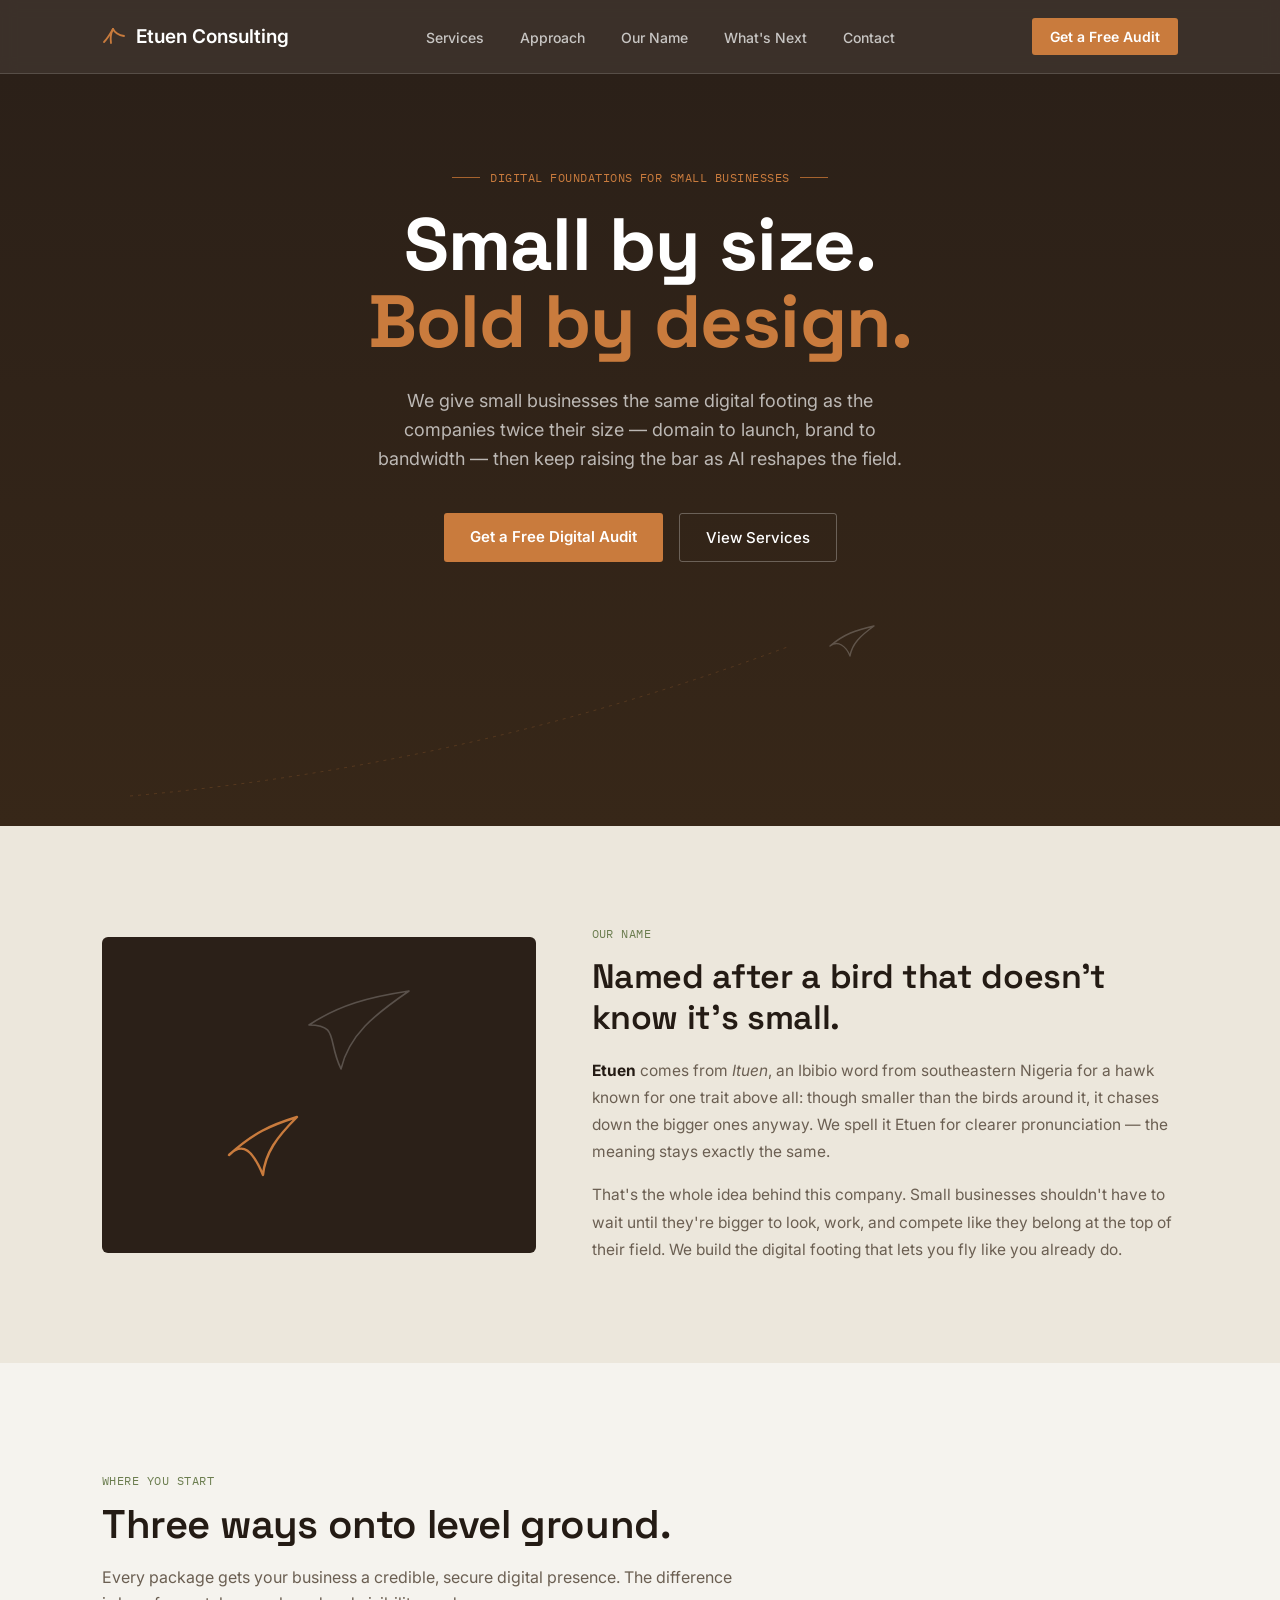
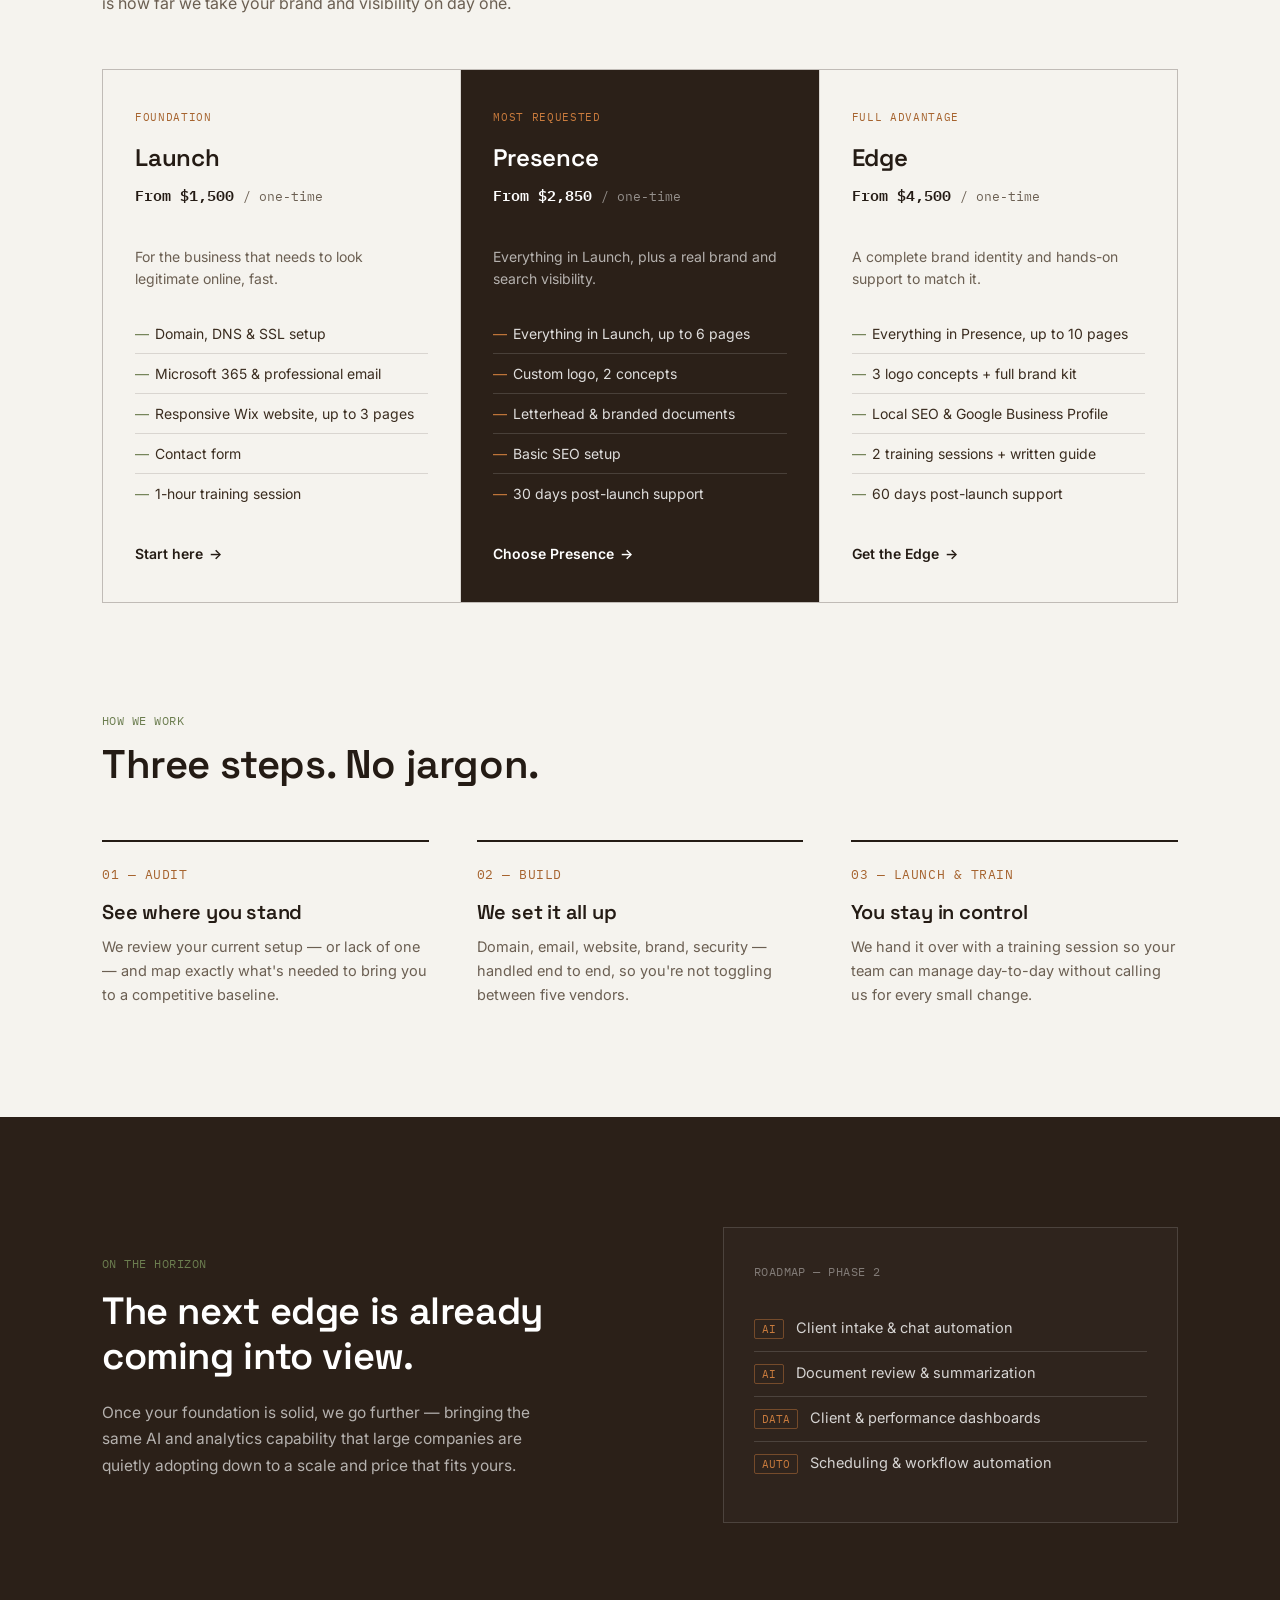
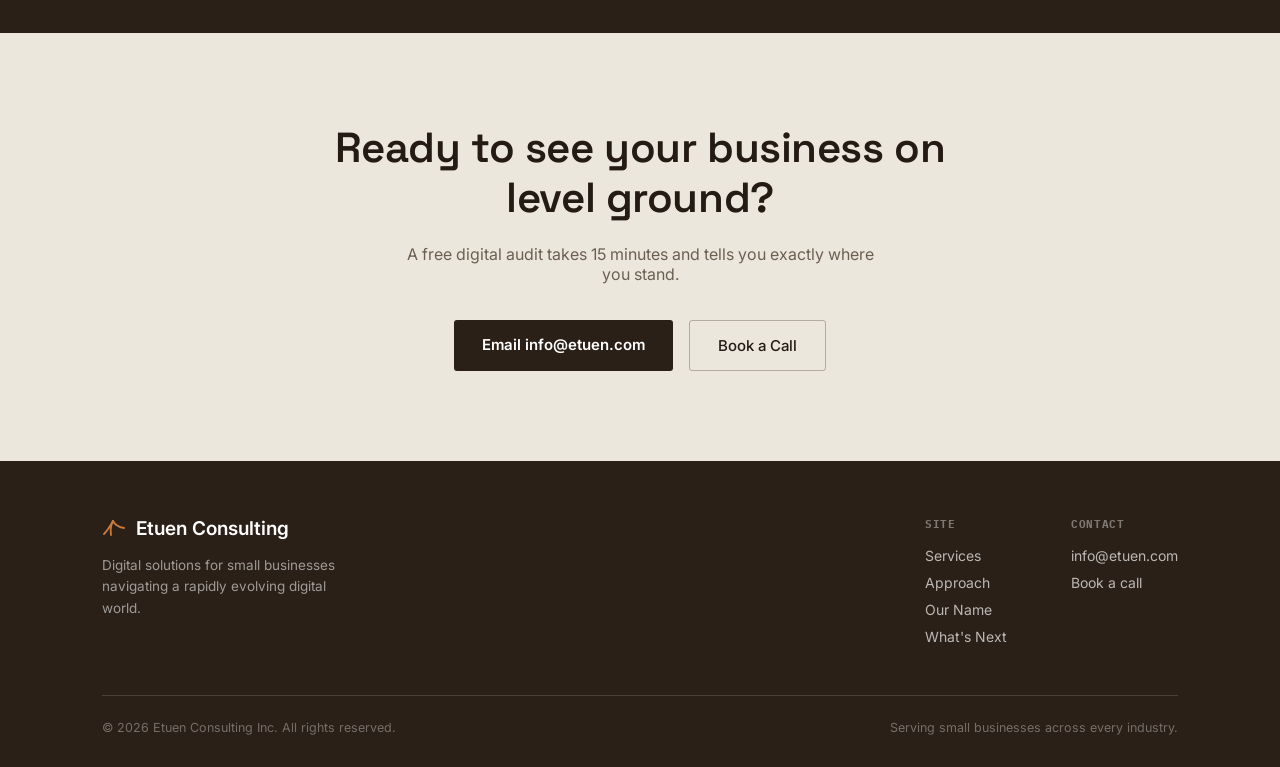
==== commit ab46fded: "Update naming convention" ====
--- a/index.html.html
+++ b/index.html.html
@@ -4,10 +4,10 @@
 <meta charset="UTF-8">
 <meta name="viewport" content="width=device-width, initial-scale=1.0">
 <title>Etuen — Small by size. Bold by design.</title>
-<link rel="stylesheet" href="style.css">
 <link rel="preconnect" href="https://fonts.googleapis.com">
 <link rel="preconnect" href="https://fonts.gstatic.com" crossorigin>
 <link href="https://fonts.googleapis.com/css2?family=Space+Grotesk:wght@400;500;600;700&family=Inter:wght@400;500;600&family=IBM+Plex+Mono:wght@400;500&display=swap" rel="stylesheet">
+<link rel="stylesheet" href="style.css">
 </head>
 <body>
 
@@ -21,7 +21,7 @@
           <path d="M11 4 C9 8, 8 12, 9 18" stroke="#C97B3D" stroke-width="1.8" stroke-linecap="round"/>
         </svg>
       </span>
-      Etuen
+      Etuen Consulting
     </div>
     <ul class="nav-links">
       <li><a href="#services">Services</a></li>
@@ -36,11 +36,11 @@
 
 <section class="hero">
   <div class="hero-inner">
-    <div class="eyebrow mono">Digital Foundations for Small Firms</div>
+    <div class="eyebrow mono">Digital Foundations for Small Businesses</div>
     <h1>Small by size.<br><em>Bold by design.</em></h1>
     <p class="hero-sub">
-      We give small law firms and independent practices the same digital
-      footing as the firms twice their size — domain to launch, brand to bandwidth —
+      We give small businesses the same digital
+      footing as the companies twice their size — domain to launch, brand to bandwidth —
       then keep raising the bar as AI reshapes the field.
     </p>
     <div class="hero-ctas">
@@ -80,7 +80,7 @@
           pronunciation — the meaning stays exactly the same.
         </p>
         <p>
-          That's the whole idea behind this company. Small firms shouldn't have to
+          That's the whole idea behind this company. Small businesses shouldn't have to
           wait until they're bigger to look, work, and compete like they belong at
           the top of their field. We build the digital footing that lets you fly
           like you already do.
@@ -95,7 +95,7 @@
     <div class="section-head">
       <span class="mono">Where You Start</span>
       <h2>Three ways onto level ground.</h2>
-      <p>Every package gets your firm a credible, secure digital presence.
+      <p>Every package gets your business a credible, secure digital presence.
          The difference is how far we take your brand and visibility on day one.</p>
     </div>
     <div class="service-grid">
@@ -104,7 +104,7 @@
         <div class="service-tag">Foundation</div>
         <h3>Launch</h3>
         <div class="service-price">From $1,500 <span>/ one-time</span></div>
-        <p class="service-desc">For the firm that needs to look legitimate online, fast.</p>
+        <p class="service-desc">For the business that needs to look legitimate online, fast.</p>
         <ul class="service-list">
           <li>Domain, DNS & SSL setup</li>
           <li>Microsoft 365 & professional email</li>
@@ -182,7 +182,7 @@
         <span class="mono">On The Horizon</span>
         <h2>The next edge is already coming into view.</h2>
         <p>Once your foundation is solid, we go further — bringing the same
-           AI and analytics capability that large firms are quietly adopting
+           AI and analytics capability that large companies are quietly adopting
            down to a scale and price that fits yours.</p>
       </div>
       <div class="nh-panel">
@@ -200,7 +200,7 @@
 
 <section class="cta-band" id="contact">
   <div class="wrap">
-    <h2>Ready to see your firm on level ground?</h2>
+    <h2>Ready to see your business on level ground?</h2>
     <p>A free digital audit takes 15 minutes and tells you exactly where you stand.</p>
     <div class="cta-btns">
       <a href="mailto:info@etuen.com" class="btn-dark">Email info@etuen.com</a>
@@ -221,9 +221,9 @@
               <path d="M11 4 C9 8, 8 12, 9 18" stroke="#C97B3D" stroke-width="1.8" stroke-linecap="round"/>
             </svg>
           </span>
-          Etuen
+          Etuen Consulting
         </div>
-        <p>Digital solutions for small firms navigating a rapidly evolving digital world.</p>
+        <p>Digital solutions for small businesses navigating a rapidly evolving digital world.</p>
       </div>
       <div class="footer-cols">
         <div class="footer-col">
@@ -235,17 +235,17 @@
         </div>
         <div class="footer-col">
           <h4>Contact</h4>
-          <a href="mailto:hello@etuen.com">info@etuen.com</a>
+          <a href="mailto:info@etuen.com">info@etuen.com</a>
           <a href="#contact">Book a call</a>
         </div>
       </div>
     </div>
     <div class="footer-bottom">
-      <span>© 2026 Etuen. All rights reserved.</span>
-      <span>Serving small law firms & independent practices.</span>
+      <span>© 2026 Etuen Consulting Inc. All rights reserved.</span>
+      <span>Serving small businesses across every industry.</span>
     </div>
   </div>
 </footer>
 
 </body>
-</html>
+</html>
--- a/style.css
+++ b/style.css
@@ -1,4 +1,4 @@
-  :root{
+:root{
     --ink: #2B2018;
     --ink-2: #372718;
     --paper: #F5F3EE;
